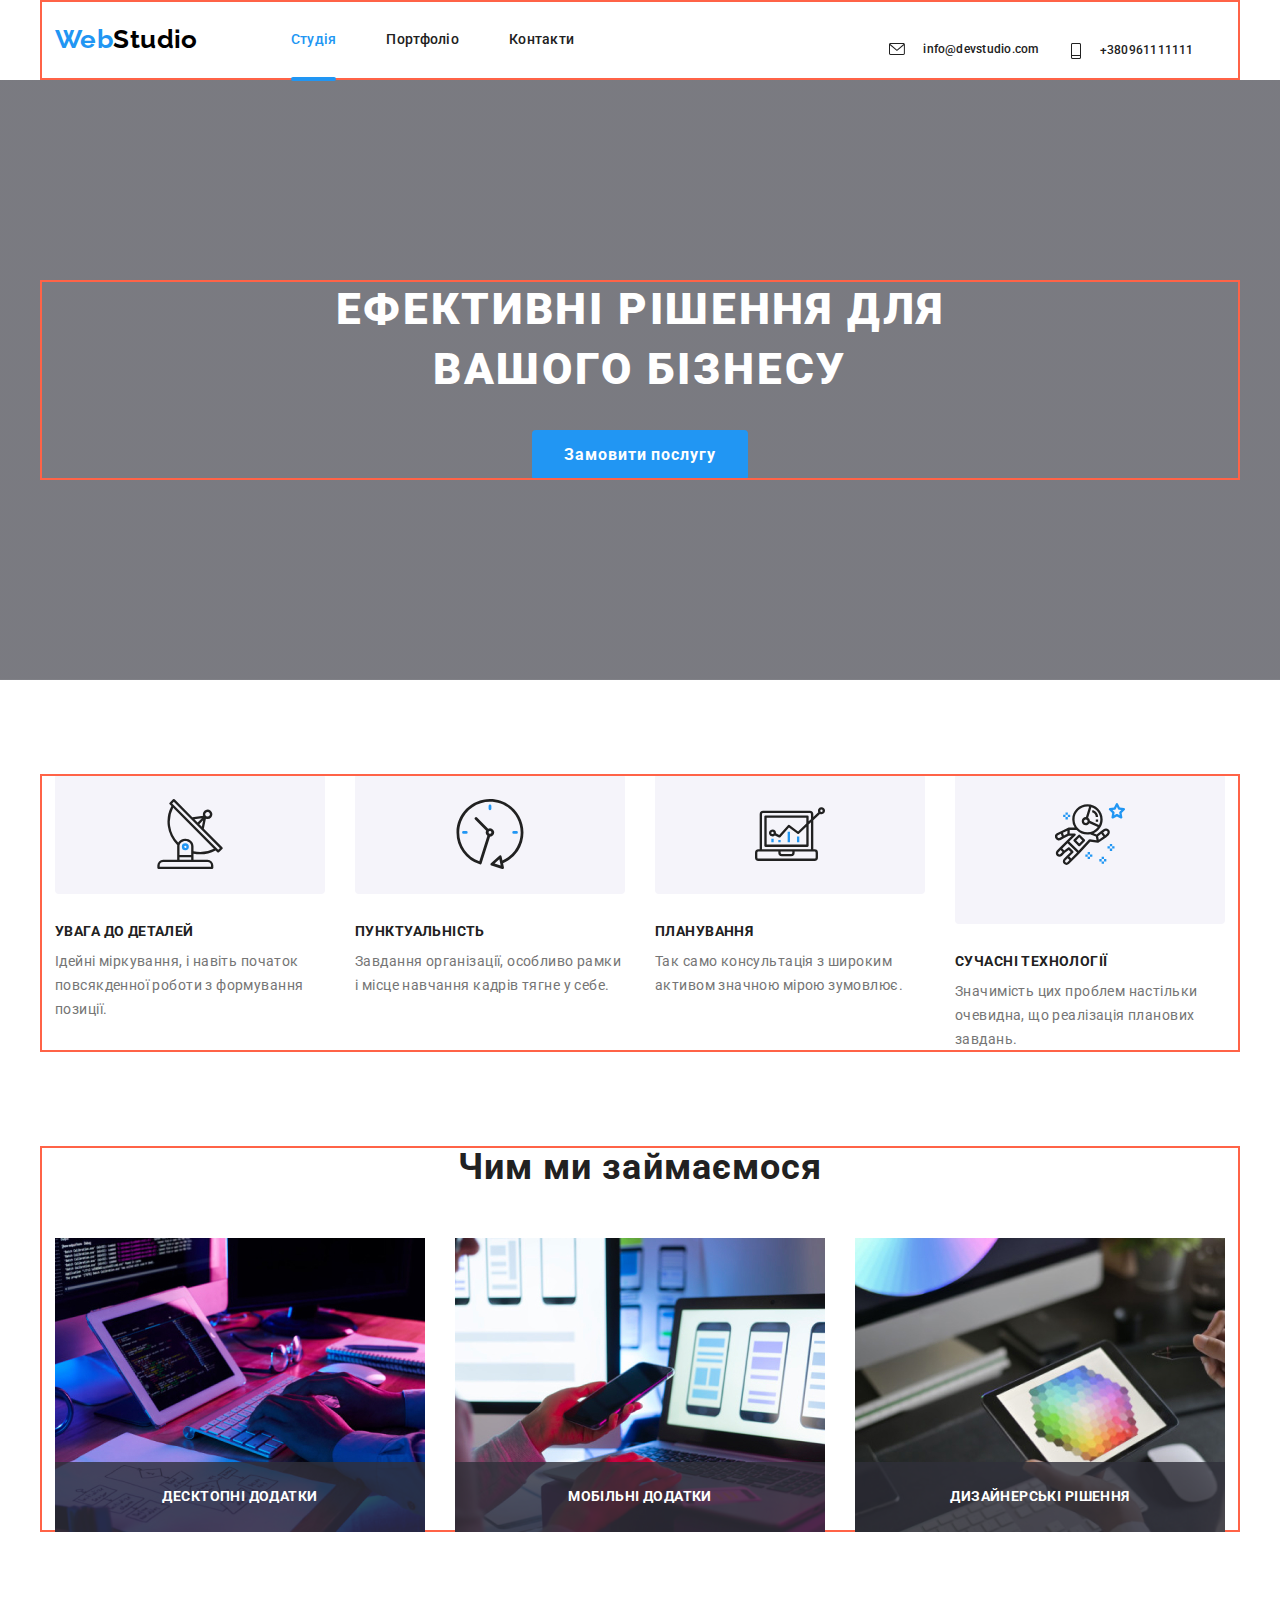
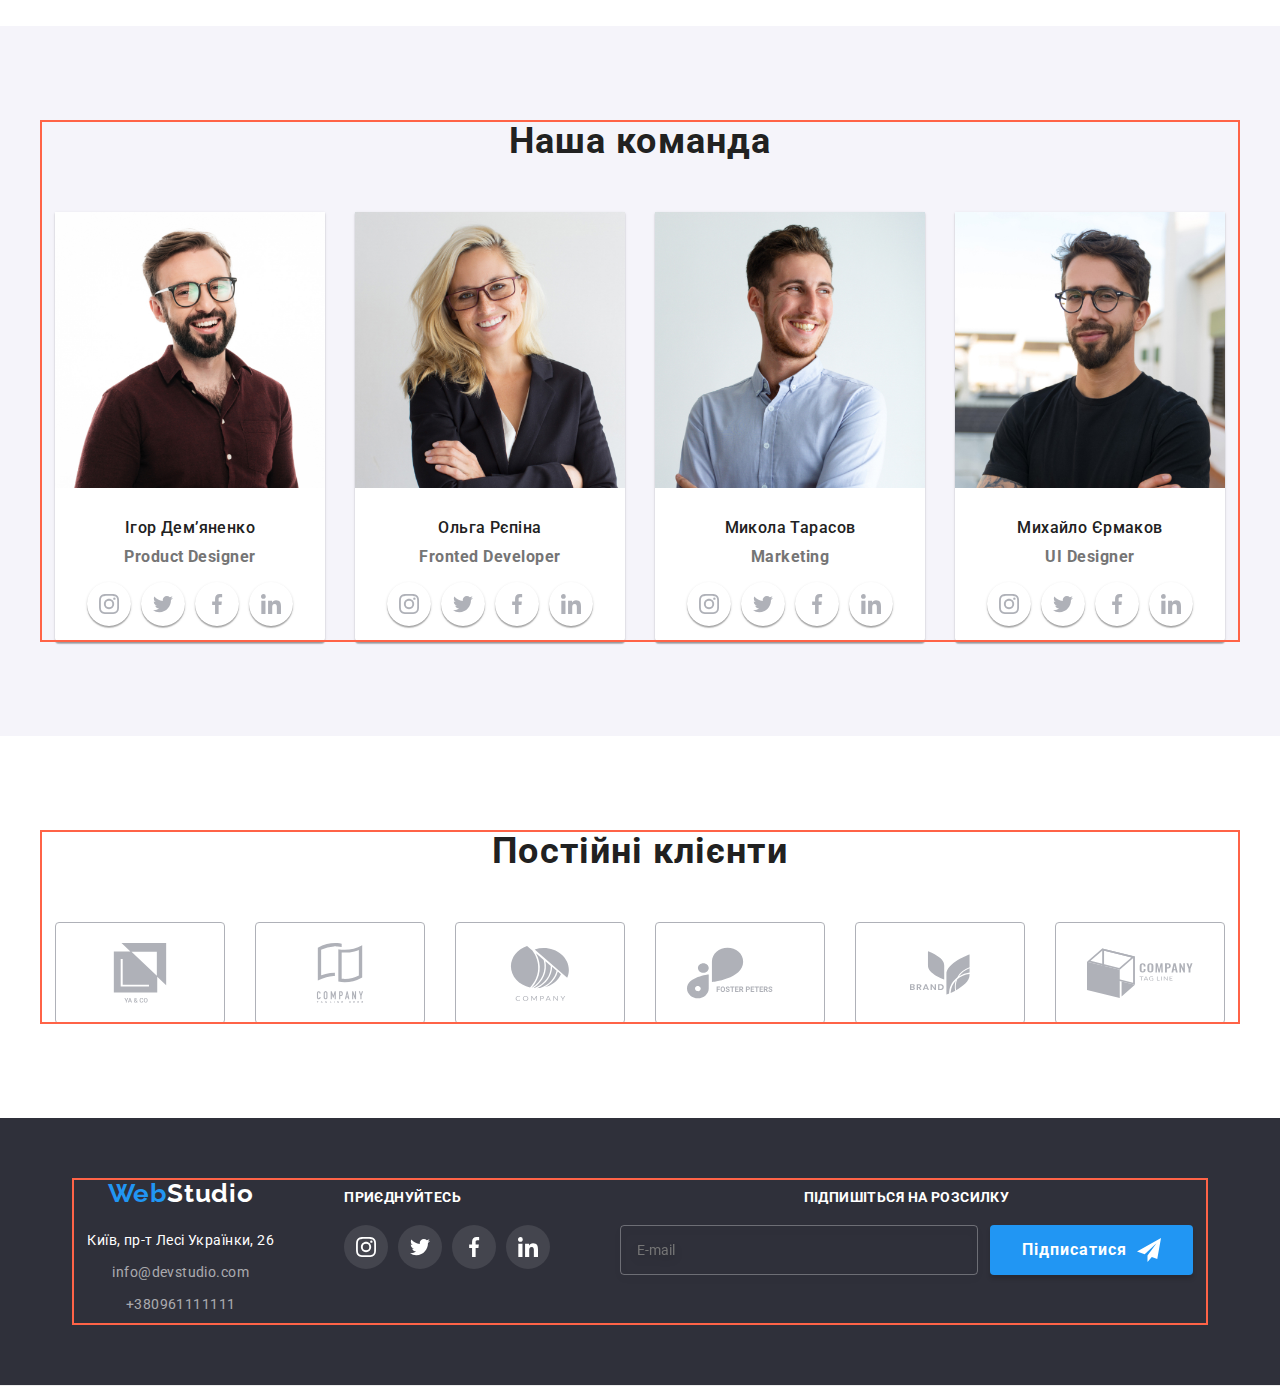
==== index.html @ 74df9544 "dz8" ====
<!DOCTYPE html>
<html lang="en">
  <head>
    <meta charset="UTF-8" />
    <meta http-equiv="X-UA-Compatible" content="IE=edge" />
    <meta name="viewport" content="width=device-width, initial-scale=1.0" />
    <title>Document</title>
    <link 
    href="https://fonts.googleapis.com/css2?family=Raleway:wght@700&family=Roboto:wght@400;500;700;900&display=swap"
    rel="stylesheet"/>
    <link rel="stylesheet" href="https://cdnjs.cloudflare.com/ajax/libs/modern-normalize/0.7.0/modern-normalize.min.css"/>
    <link rel="stylesheet" href="./css/main.min.css"/>
 
  </head>
  <body>
     <header header>
      <div class="container header__container">
          <a class="logo" href="./index.html"><span class="logo__type">Web</span><span class="second__style">Studio</span>
          </a> 
          <div class="mobile__container">
          <nav class="header__nav">
            <ul class="site__nav">
              <li class="header__li"><a class=" site-nav__link link-studio__active bottom-blue position__bottom" href="./index.html">Студія</a>
              </li>
              <li class="header__li"><a class="site-nav__link " href="./portfolio.html">Портфоліо</a>
              </li>
              <li class="header__li"><a class="site-nav__link " href="">Контакти</a> 
              </li>
            </ul>
          </nav>
            <ul class="contacts-nav__link">
              <li class="contacts__address"><a class="nav__address" href="mailto:info@devstudio.com">
                <svg class="contacts__svg" width="16" height="12">
                  <use href="./images/symbol-defs-name.svg#icon-envelope"></use></svg>
                  info@devstudio.com</a>
          </li>
              <li class="contacts__address"><a class="nav__address" href="tel:+:+380961111111">
                <svg class="contacts__svg" width="12" height="16">
                  <use href="./images/symbol-defs-name.svg#icon-smartphone"></use></svg>
                  +380961111111</a>
              </li>
          </ul>
      </div>
     <button
          class="btn-toggle js-open-menu"
          aria-expanded="false"
          aria-controls="mobile-menu"
        >
          <svg class="btn-toggle__icon" width="24" height="16">
            <use href="./images/icons.svg#icon-toggle-menu"></use>
          </svg>
        </button>
      </div>
      <div class="mobile-menu js-menu-container" id="mobile-menu">
        <div class="mobile__flex">
          <ul class="nav__mobile">
            <li class="nav__item">
              <a
                class="nav__link nav__link--active"
                href="./index.html">Студія</a>
            </li>
            <li class="nav__item">
              <a class="nav__link" href="./portfolio.html">Портфоліо</a>
            </li>
            <li class="nav__item">
              <a class="nav__link" href="">Контакти</a>
            </li>
          </ul>
          <div class="mobile-menu__wrap">
            <ul class="contacts">
              <li class="contacts__item">
                <a
                  class="contacts__link contacts__link--active"
                  href="tel:+380961111111">+380961111111</a>
              </li>
              <li class="contacts__item">
                <a class="contacts__link" href="mailto:info@devstudio.com">info@devstudio.com</a>
              </li>
            </ul>
            <ul class="social__mobile">
              <li class="social__item">
                <a class="social__link-act">Instagram</a>
              </li>
              <li class="social__item">
                <a class="social__link-act">Twitter</a>
              </li>
              <li class="social__item">
                <a class="social__link-act">Facebook</a>
              </li>
              <li class="social__item">
                <a class="social__link-act">LinkedIn</a>
              </li>
            </ul>
          </div>
        </div>
        <button class="mobile-btn js-close-menu">
          <svg class="mobile-btn__icon" width="18" height="18">
            <use href="./images/icons.svg#icon-close-toggle"></use>
          </svg>
        </button>
      </div>
    <main>
       <section  class="hero">
        <div class="container">
          <h1 class="text">Ефективні рішення для вашого бізнесу</h1>
        <button class="button__order" type="button" data-modal-open>Замовити послугу</button>
         </div> 
         </section>
      <section class="well">
        <div class="container">
        <h2 class="visually__hidden">Переваги компанії</h2>
        <ul class="company__plus">
          <li class="list__size">
            <div class="list__preferences">
              <svg class="icon-antenna-1" width="70" height="70">
                <use href="./images/symbol-defs-name.svg#icon-antenna"></use>
              </svg>
            </div>
            <h3 class="benefits">Увага до деталей</h3>
            <p  class="benefits__text">
              Ідейні міркування, і навіть початок повсякденної роботи з
              формування позиції.
            </p>
          </li>
          <li class="list__size">
            <div class="list__preferences">
              <svg class="icon-clock" width="70" height="70">
                <use href="./images/symbol-defs-name.svg#icon-clock"></use>
              </svg>
            </div>
            <h3 class="benefits">Пунктуальність</h3>
            <p class="benefits__text">
              Завдання організації, особливо рамки і місце навчання кадрів тягне
              у себе.
            </p>
          </li>
          <li class="list__size">
            <div class="list__preferences">
              <svg class="icon-comp" width="70" height="70">
                <use href="./images/symbol-defs-name.svg#icon-comp"></use>
              </svg>
            </div>
            <h3 class="benefits">Планування</h3>
            <p class="benefits__text">
              Так само консультація з широким активом значною мірою зумовлює.
            </p>
          </li>
          <li class="list__size">
            <div class="list__preferences">
              <svg class="list__prefences" width="70" height="70">
                <use href="./images/symbol-defs-name.svg#icon-cosmos"></use>
                </svg>
            </div>
            <h3 class="benefits">Сучасні технології</h3>
            <p class="benefits__text">
              Значимість цих проблем настільки очевидна, що реалізація планових
              завдань.
            </p>
          </li>
        </ul>
      </div>
    </section>
       <section class="section pictures  section-decor_pad section-title__decor"> 
         <div class="container"> 
         <h2 class="section__title">Чим ми займаємося</h2>
         <ul class="work">
          <li>
            <a href="">
              <div class="work__thumb">
                <picture>
                  <source media="(min-width: 1200px)"
                  srcset="
                  ./images/features/pc-lg@1x.jpg,
                  ./images/features/pc-lg@2x.jpg,">
                <img class="work__img"
                  src="./images/photoone.jpg"
                  alt="рабочий стол"
                 />
                </picture>
              <div class="work__text"><p>десктопні додатки</p></div>
            </div>
            </a>
          </li>
          <li>
            <a href="">
              <div class="work__thumb">
                <picture>
                  <source media="(min-width: 1200px)"
                  srcset="
                  ./images/features/tel-lg@1x.jpg,
                  ./images/features/tel-lg@2x.jpg,">
                <img class="work__img"
                  src="./images/phototwo.jpg"
                  alt="рабочий стол 2"
                />
              </picture>
              <div class="work__text"><p>мобільні додатки</p></div>
              </div>
            </a>
          </li>
          <li>
            <a href="">
              <div class="work__thumb">
                <picture>
                  <source media="(min-width: 1200px)"
                  srcset="
                  ./images/features/tab-lg@1x.jpg,
                  ./images/features/tab-lg@2x.jpg,">
               <img class="work__img"
                 src="./images/photothree.jpg"
                 alt="рабочий стол 3"
                  />
              <div class="work__text"><p>дизайнерські рішення</p></div>
              </div>
            </a>
          </li>
        </ul>
      </div>
      </section>
      <!-- <section class="programists__pictures">
        <div class="container">
        <h2 class="section__title">Наша команда</h2> -->
        <!-- <ul class="team">
          <li class="team__text">
            <picture>
              <source
                media="(min-width: 1200px)"
                srcset="
                  ./images/team/dectop/img-1_lg_@1px.jpg,
                  ./images/team/dectop/img-1_lg_@2x.jpg
                "
              />
              <source
                media="(min-width: 768px)"
                srcset="
                  ./images/team/table/img-1_tb_@1p.jpg 1x,
                  ./images/team/table/img-1_tb_@1x.jpg 2x
                "
              />
              <source
                media="(min-width: 480px)"
                srcset="
                  ./images/team/mobile/img-1_sm_@1x.jpg 1x,
                  ./images/team/mobile/img-1_sm_@1x.jpg 2x
                "
              />
            <img
              src="./images/img.igor.jpg"
              alt="Ігор Дем'яненко"
              width="270"
              
            />
            <div class="team__decor">
            <h3 class="team__name">Ігор Дем'яненко</h3>
            <p class="team__title">Product Designer</p>
            </div>
          <div class="team__add">
            <ul class="social">
              <li class="social__list">
                <a class="social__link"
                href=""
                target="_blank"
                rel="noopener noreferrer">
                <svg class="social__icon" width="20"height="20">
                  <use href="./images/symbol-defs-name.svg#icon-instagram"></use>
                </svg>
                </a>
          </li>
          <li class="social__list">
            <a class="social__link"
            href=""
            target="_blank"
            rel="noopener noreferrer">
            <svg class="social__icon" width="20"height="20">
              <use href="./images/symbol-defs-name.svg#icon-twitter"></use>
            </svg>
            </a>
            <li class="social__list">
              <a class="social__link"
              href=""
              target="_blank"
              rel="noopener noreferrer">
              <svg class="social__icon" width="20"height="20">
                <use href="./images/symbol-defs-name.svg#icon-facebook"></use>
              </svg>
              </a>
              <li class="social__list">
                <a class="social__link"
                href=""
                target="_blank"
                rel="noopener noreferrer">
                <svg class="social__icon" width="20"height="20">
                  <use href="./images/symbol-defs-name.svg#icon-linkedin"></use>
                </svg>
              </a>
              </li>
        </ul>
          </div>
          <li class="team__text">
            <picture>
              <source
                media="(min-width: 1200px)"
                srcset="
                  ./images/team/dectop/img-2_lg_@1x.jpg 1x,
                  ./images/team/dectop/img-2_lg_@2x.jpg 2x
                "
              />
              <source
                media="(min-width: 768px)"
                srcset="
                  ./images/team/table/img-2_tb_@1x.jpg 1x,
                  ./images/team/table/img-2_tb_@1x.jpg 2x
                "
              />
              <source
                media="(min-width: 480px)"
                srcset="
                  ./images/team/mobile/img-2_sm_@1x.jpg 1x,
                  ./images/team/mobile/img-2_sm_@1x.jpg 2x
                "
              />
            <img
              src="./images/img.olga.jpg"
              alt="Ольга Рєпіна"
              width="270"
             
            />
            <div class="team__decor">
            <h3 class="team__name">Ольга Рєпіна</h3>
            <p class="team__title">Frontend Developer</p>
          </div>
          <div class="team__add">
          <ul class="social__main">
            <li class="social__list">
              <a class="social__link"
              href=""
              target="_blank"
              rel="noopener noreferrer">
              <svg class="social__icon" width="20"height="20">
                <use href="./images/symbol-defs-name.svg#icon-instagram"></use>
              </svg>
              </a>
        </li>
        <li class="social__list">
          <a class="social__link"
          href=""
          target="_blank"
          rel="noopener noreferrer">
          <svg class="social__icon" width="20"height="20">
            <use href="./images/symbol-defs-name.svg#icon-twitter"></use>
          </svg>
          </a>
          <li class="social__list">
            <a class="social__link"
            href=""
            target="_blank"
            rel="noopener noreferrer">
            <svg class="social__icon" width="20"height="20">
              <use href="./images/symbol-defs-name.svg#icon-facebook"></use>
            </svg>
            </a>
            <li class="social__list">
              <a class="social__link"
              href=""
              target="_blank"
              rel="noopener noreferrer">
              <svg class="social__icon" width="20"height="20">
                <use href="./images/symbol-defs-name.svg#icon-linkedin"></use>
              </svg>
            </a>
            </li>
      </ul>
          </div>
          <li class="team__text">
            <picture>
              <source
                media="(min-width: 1200px)"
                srcset="
                  ./images/team/dectop/img-3_lg_@1x.jpg 1x,
                  ./images/team/dectop/img-3_lg_@2x.jpg 2x
                "
              />
              <source
                media="(min-width: 768px)"
                srcset="
                  ./images/team/table/img-3_tb_@1x.jpg 1x,
                  ./images/team/table/img-3_tb_@1x.jpg 2x
                "
              />
              <source
                media="(min-width: 480px)"
                srcset="
                  ./images/team/mobile/img-3_sm_@1x.jpg 1x,
                  ./images/team/mobile/img-3_sm_@1x.jpg 2x
                "
              />
            <img
              src="./images/img.mykola.jpg"
              alt="Микола Тарасов"
              width="270"
              
            />
            <div class="team__decor">
            <h3 class="team__name">Микола Тарасов</h3>
            <p class="team__title">Marketing</p>
          </div>
          <div class="team__add">
          <ul class="social__main">
            <li class="social__list">
              <a class="social__link"
              href=""
              target="_blank"
              rel="noopener noreferrer">
              <svg class="social__icon" width="20"height="20">
                <use href="./images/symbol-defs-name.svg#icon-instagram"></use>
              </svg>
              </a>
        </li>
        <li class="social__list">
          <a class="social__link"
          href=""
          target="_blank"
          rel="noopener noreferrer">
          <svg class="social__icon" width="20"height="20">
            <use href="./images/symbol-defs-name.svg#icon-twitter"></use>
          </svg>
          </a>
          <li class="social__list">
            <a class="social__link"
            href=""
            target="_blank"
            rel="noopener noreferrer">
            <svg class="social__icon" width="20"height="20">
              <use href="./images/symbol-defs-name.svg#icon-facebook"></use>
            </svg>
            </a>
            <li class="social__list">
              <a class="social__link"
              href=""
              target="_blank"
              rel="noopener noreferrer">
              <svg class="social__icon" width="20"height="20">
                <use href="./images/symbol-defs-name.svg#icon-linkedin"></use>
              </svg>
            </a>
            </li>
      </ul>
          </div>
          </li>
          <li class="team__text">
            <picture>
              <source
                media="(min-width: 1200px)"
                srcset="
                  ./images/team/dectop/img-4_lg_@1x.jpg 1x,
                  ./images/team/dectop/img-4_lg_@2x.jpg 2x
                "
              />
              <source
                media="(min-width: 768px)"
                srcset="
                  ./images/team/table/img-4_tb_@1x.jpg 1x,
                  ./images/team/table/img-4_tb_@1x.jpg 2x
                "
              />
              <source
                media="(min-width: 480px)"
                srcset="
                  ./images/team/mobile/img-4_sm_@1x.jpg 1x,
                  ./images/team/mobile/img-4_sm_@1x.jpg 2x
                "
              />
            <img
              src="./images/img.mykhailo.jpg"
              alt="Михайло Єрмаков"
              width="270"
             
            />
            <div class="team__decor">
            <h3 class="team__name">Михайло Єрмаков</h3>
            <p class="team__title">UI Designer</p>
          </div>
          <div class="team__add">
          <ul class="social__main">
            <li class="social__list">
              <a class="social__link"
              href=""
              target="_blank"
              rel="noopener noreferrer">
              <svg class="social__icon" width="20"height="20">
                <use href="./images/symbol-defs-name.svg#icon-instagram"></use>
              </svg>
              </a>
        </li>
        <li class="social__list">
          <a class="social__link"
          href=""
          target="_blank"
          rel="noopener noreferrer">
          <svg class="social__icon" width="20"height="20">
            <use href="./images/symbol-defs-name.svg#icon-twitter"></use>
          </svg>
          </a>
          <li class="social__list">
            <a class="social__link"
            href=""
            target="_blank"
            rel="noopener noreferrer">
            <svg class="social__icon" width="20"height="20">
              <use href="./images/symbol-defs-name.svg#icon-facebook"></use>
            </svg>
            </a>
            <li class="social__list">
              <a class="social__link"
              href=""
              target="_blank"
              rel="noopener noreferrer">
              <svg class="social__icon" width="20"height="20">
                <use href="./images/symbol-defs-name.svg#icon-linkedin"></use>
              </svg>
            </a>
            </li>
          </ul>
          </div>
          </li>
        </ul>
      </div>
      </section>  -->
      <section class="programists__pictures">
        <div class="container">
        <h2 class="section__title">Наша команда</h2>
        <ul class="team">
          <li class="team__item">
            <picture>
              <source media="(min-width: 480px)"
              srcset="./images/team/ihor-sm@2x.jpg,
              ./images/team/ihor-sm@2x.jpg">
              <source media="(min-width: 768px)"
              srcset="./images/team/ihor-md-@1x.jpg,
              ./images/team/ihor-md@2x.jpg">
              <source media="(min-width: 1200px)"
              srcset="
              ./images/team/ihor-lg@1x.jpg,
              ./images/team/ihor-lg@2x.jpg">
            <img class="team__img"
             src="./images/photofour.jpg"
              alt="Ігор Демʼяненко"
            />
          </picture>
            <div class="team__decor">
            <h3 class="team__name">Ігор Демʼяненко</h3>
            <p class="team__title">Product Designer</p>
            <ul class="social__main">
              <li class="social__list">
                <a class="social__link" 
                href="https://www.instagram.com"
                target="_blank"
                rel="noopener noreferrer">
                  <svg class="social__icon" width="20" height="20">
                    <use href="./images/symbol-defs-name.svg#icon-instagram"></use>
                  </svg>
                </a>
              </li>
              <li class="social__list">
                <a class="social__link" 
                href="https://twitter.com/?lang=en"
                target="_blank"
                rel="noopener noreferrer">
                  <svg class="social__icon" width="20" height="20">
                    <use href="./images/symbol-defs-name.svg#icon-twitter"></use>
                  </svg>
                </a>
              </li>
              <li class="social__list">
                <a class="social__link" 
                href="https://twitter.com/?lang=en"
                target="_blank"
                rel="noopener noreferrer">
                  <svg class="social__icon" width="20" height="20">
                    <use href="./images/symbol-defs-name.svg#icon-facebook"></use>
                  </svg>
                </a>
              </li>
              <li class="social__list">
                <a class="social__link" 
                href="https://twitter.com/?lang=en"
                target="_blank"
                rel="noopener noreferrer">
                  <svg class="social__icon" width="20" height="20">
                    <use href="./images/symbol-defs-name.svg#icon-linkedin"></use>
                  </svg>
                </a>
              </li>
            </ul>
          </div>
          </li>
          <li class="team__item">
            <picture>
              <source media="(min-width: 480px)"
              srcset="
              ./images/team/olga-sm@1x.jpg,
              ./images/team/olga-sm@2x.jpg">
              <source media="(min-width: 768px)"
              srcset="
              ./images/team/olga-md@1x.jpg,
              ./images/team/olga-md@2x.jpg">
              <source media="(min-width: 1200px)"
              srcset="
              ./images/team/olga-lg@1x.jpg,
              ./images/team/olga-lg@2x.jpg">
            <img class="team__img"
              src="./images/photofive.jpg"
              alt="Ольга Рєпіна"
            />
            </picture>
            <div class="team__decor">
            <h3 class="team__name">Ольга Рєпіна</h3>
            <p class="team__title">Fronted Developer</p>
            <ul class="social__main">
              <li class="social__list">
                <a class="social__link" 
                href="https://www.instagram.com"
                target="_blank"
                rel="noopener noreferrer">
                  <svg class="social__icon" width="20" height="20">
                    <use href="./images/symbol-defs-name.svg#icon-instagram"></use>
                  </svg>
                </a>
              </li>
              <li class="social__list">
                <a class="social__link" 
                href="https://twitter.com/?lang=en"
                target="_blank"
                rel="noopener noreferrer">
                  <svg class="social__icon" width="20" height="20">
                    <use href="./images/symbol-defs-name.svg#icon-twitter""></use>
                  </svg>
                </a>
              </li>
              <li class="social__list">
                <a class="social__link" 
                href="https://twitter.com/?lang=en"
                target="_blank"
                rel="noopener noreferrer">
                  <svg class="social__icon" width="20" height="20">
                    <use href="./images/symbol-defs-name.svg#icon-facebook"></use>
                  </svg>
                </a>
              </li>
              <li class="social__list">
                <a class="social__link" 
                href="https://twitter.com/?lang=en"
                target="_blank"
                rel="noopener noreferrer">
                  <svg class="social__icon" width="20" height="20">
                    <use href="./images/symbol-defs-name.svg#icon-linkedin"></use>
                  </svg>
                </a>
              </li>
            </ul>

            </div>
          </li>
          <li class="team__item">
            <picture>
              <source media="(min-width: 480px)"
              srcset="
              ./images/team/nick-sm@1x.jpg,
              ./images/team/nick-sm@2x.jpg">
              <source media="(min-width: 768px)"
              srcset="
              ./images/team/nick-md@1x.jpg,
              ./images/team/nick-md@2x.jpg">
              <source media="(min-width: 1200px)"
              srcset="
              ./images/team/nick-lg@1x.jpg,
              ./images/team/nick-lg@2x.jpg">
            <img class="team__img"
              src="./images/photosix.jpg"
              alt="Микола Тарасов"
            />
            </picture>
            <div class="team__decor">
            <h3 class="team__name">Микола Тарасов</h3>
            <p class="team__title">Marketing</p>
            <ul class="social__main">
              <li class="social__list">
                <a class="social__link" 
                href="https://www.instagram.com"
                target="_blank"
                rel="noopener noreferrer">
                  <svg class="social__icon" width="20" height="20">
                    <use href="./images/symbol-defs-name.svg#icon-instagram"></use>
                  </svg>
                </a>
              </li>
              <li class="social__list">
                <a class="social__link" 
                href="https://twitter.com/?lang=en"
                target="_blank"
                rel="noopener noreferrer">
                  <svg class="social__icon" width="20" height="20">
                    <use href="./images/symbol-defs-name.svg#icon-twitter"></use>
                  </svg>
                </a>
              </li>
              <li class="social__list">
                <a class="social__link" 
                href="https://twitter.com/?lang=en"
                target="_blank"
                rel="noopener noreferrer">
                  <svg class="social__icon" width="20" height="20">
                    <use href="./images/symbol-defs-name.svg#icon-facebook"></use>
                  </svg>
                </a>
              </li>
              <li class="social__list">
                <a class="social__link" 
                href="https://twitter.com/?lang=en"
                target="_blank"
                rel="noopener noreferrer">
                  <svg class="social__icon" width="20" height="20">
                    <use href="./images/symbol-defs-name.svg#icon-linkedin"></use>
                  </svg>
                </a>
              </li>
            </ul>
          </div>
          </li>
          <li class="team__item">
            <picture>
              <source media="(min-width: 480px)"
              srcset="
              ./images/team/misha-sm@1x.jpg,
              ./images/team/misha-sm@2x.jpg">
              <source media="(min-width: 768px)"
              srcset="
              ./images/team/misha-md@1x.jpg,
              ./images/team/misha-md@2x.jpg">
              <source media="(min-width: 1200px)"
              srcset="
              ./images/team/misha-lg@1x.jpg,
              ./images/team/misha-lg@2x.jpg">
            <img class="team__img"
              src="./images/photoseven.jpg"
              alt="Михайло Єрмаков"
            />
            </picture>
            <div class="team__decor">
            <h3 class="team__name">Михайло Єрмаков</h3>
            <p class="team__title">UI Designer</p>
            <ul class="social__main">
              <li class="social__list">
                <a class="social__link" 
                href="https://www.instagram.com"
                target="_blank"
                rel="noopener noreferrer">
                  <svg class="social__icon" width="20" height="20">
                    <use href="./images/symbol-defs-name.svg#icon-instagram"></use>
                  </svg>
                </a>
              </li>
              <li class="social__list">
                <a class="social__link" 
                href="https://twitter.com/?lang=en"
                target="_blank"
                rel="noopener noreferrer">
                  <svg class="social__icon" width="20" height="20">
                    <use href="./images/symbol-defs-name.svg#icon-twitter"></use>
                  </svg>
                </a>
              </li>
              <li class="social__list">
                <a class="social__link" 
                href="https://twitter.com/?lang=en"
                target="_blank"
                rel="noopener noreferrer">
                  <svg class="social__icon" width="20" height="20">
                    <use href="./images/symbol-defs-name.svg#icon-facebook"></use>
                  </svg>
                </a>
              </li>
              <li class="social__list">
                <a class="social__link" 
                href="https://twitter.com/?lang=en"
                target="_blank"
                rel="noopener noreferrer">
                  <svg class="social__icon" width="20" height="20">
                    <use href="./images/symbol-defs-name.svg#icon-linkedin"></use>
                  </svg>
                </a>
              </li>
            </ul>
            </div>
          </li>
        </ul>
        </div>
      </section>
       <section class=" section">
        <div class="container">
      <h2 class="section__title ">Постійні клієнти</h2>
        <ul class="client">
      <li class="client__logo">
        <a class="client__link"
        href=""
            target="_blank"
            rel="noopener noreferrer">
            <svg class="client__active" width="106"height="60">
              <use href="./images/symbol-defs-name.svg#icon-group-1"></use>
            </svg>
            </a>
      </li>
      <li class="client__logo">
        <a class="client__link"
        href=""
            target="_blank"
            rel="noopener noreferrer">
            <svg class="client__active" width="106"height="60">
              <use href="./images/symbol-defs-name.svg#icon-group-2"></use>
            </svg>
            </a>
      </li>
        <li class="client__logo">
          <a class="client__link"
        href=""
            target="_blank"
            rel="noopener noreferrer">
            <svg class="client__active" width="106"height="60">
              <use href="./images/symbol-defs-name.svg#icon-group-3"></use>
            </svg>
            </a>
      </li>
          <li class="client__logo">
            <a class="client__link"
        href=""
            target="_blank"
            rel="noopener noreferrer">
            <svg class="client__active" width="106"height="60">
              <use href="./images/symbol-defs-name.svg#icon-group-4"></use>
            </svg>
            </a>
      </li>
            <li class="client__logo">
              <a class="client__link"
        href=""
            target="_blank"
            rel="noopener noreferrer">
            <svg class="client__active" width="106"height="60">
              <use href="./images/symbol-defs-name.svg#icon-group-5"></use>
            </svg>
            </a>
      </li>
              <li class="client__logo">
                <a class="client__link"
        href=""
            target="_blank"
            rel="noopener noreferrer">
            <svg class="client__active" width="106"height="60">
              <use href="./images/symbol-defs-name.svg#icon-group-6"></use>
            </svg>
            </a>
      </li>
        </ul>
      </div>
      </section>
    </main>
    <script src="./js/modal.js"></script>
  </body> 
  <footer class="bottom__space">
    <div class="footer__dz">
    <div class="bottom__decor container">
    <div class="bottom__address">
      <h2 class="visually__hidden">Контактні дані та адреса</h2>
    <a class="logowhite" href="./index.html"> <span class="logo__type">Web</span>Studio</a>
    <address class="map">
    <ul class="address-bottom">
      <li class="address-bottom__type">
        <a class="address-bottom__link" href="https://goo.gl/maps/fhZfJkReo6paiRUa7" 
        target="_blank"
        rel="noopener nofollow">
        Київ, пр-т Лесі Українки, 26</a></li>
      <li class="address-bottom__type"><a class="address__bottom" href="mailto:info@devstudio.com">info@devstudio.com</a></li>
      <li class="address-bottom__type"><a class="address__bottom" href="tel:+380961111111">+380961111111</a></li>
    </ul>
    </address>
    </div>
    <div class="follow">
      <p class="follow__title title__footer">приєднуйтесь</p3>
      <ul class="follow__list">
        <li class="follow__item">
          <a class="follow__link"
            href=""
            target="_blank"
            rel="noopener noreferrer">
            <svg class="icon__join" width="20" height="20">
              <use href="./images/symbol-defs-name.svg#icon-instagram-2"></use>
            </svg>
          </a>
        </li>
        <li class="follow__item">
          <a class="follow__link"
            href=""
            target="_blank"
            rel="noopener noreferrer">
            <svg class="icon__join" width="20" height="20">
              <use href="./images/symbol-defs-name.svg#icon-twitter-2"></use>
            </svg>
          </a>
        </li>
        <li class="follow__item">
          <a class="follow__link"
            href=""
            target="_blank"
            rel="noopener noreferrer">
            <svg class="icon__join" width="20" height="20">
              <use href="./images/symbol-defs-name.svg#icon-facebook-2"></use>
            </svg>
          </a>
        </li>
        <li class="follow__item">
          <a class="follow__link"
            href=""
            target="_blank"
            rel="noopener noreferrer">
            <svg class="icon__join" width="20" height="20">
              <use href="./images/symbol-defs-name.svg#icon-linkedin-2"></use>
            </svg>
          </a>
        </li>
      </ul>
    </div>
    <div class="subs">
      <p class="title__footer">підпишіться на розсилку</p>
      <form class="subs__follow">
      <div class="subs__footer">
          <label for="email"></label>
          <input
            type="email"
            id="email"
            name="email"
            placeholder="E-mail"
            required
          />
      </div>
      <button class="btn" type="submit">
      Підписатися
      <svg class="subs__icon" width="24" height="24" fill='#fff'>
        <use href="./images/symbol-defs-name.svg#icon-message"></use>
      </svg>
    </button>
    </div>
    </div>
    </form>
    </footer>
    </body>
<div class="modal__window is-hidden" data-modal>
  <div class="modal">
    <button class="modal__button" type="button" data-modal-close>
      <svg class="icon__style" width="18" height="18">
        <use href="./images/symbol-defs-name.svg#icon-close"> </use>
      </svg>
    </button>
    <strong class="modal__title">Залиште свої дані, ми вам передзвонимо</strong>
    <form class="modal__register">
      <div class="modal__form" role="group">
        <label class="modal__label">
          <span class="modal__input">Ім'я</span>
          <input class="input__line" type="text" name="name" required />
          <svg class="icon__input" width="18" height="18">
            <use href="./images/symbol-defs-name.svg#icon-human"></use>
          </svg>
        </label>

        <label class="modal__label">
          <span class="modal__input">Телефон</span>
          <input class="input__line" type="tel" name="tel" required />
          <svg class="icon__input" width="18" height="18">
            <use href="./images/symbol-defs-name.svg#icon-phone"></use>
          </svg>
        </label>

        <label class="modal__label">
          <span class="modal__input">Пошта</span>
          <input class="input__line" type="email" name="email" required />
          <svg class="icon__input" width="18" height="18">
            <use href="./images/symbol-defs-name.svg#icon-email"></use>
          </svg>
        </label>
        <label class="modal__label">
          <div class="modal__input">Коментар</div>
          <textarea
            class="reg__comment"
            name="comment"
            placeholder="Введіть текст"></textarea>
        </label>
      </div>
      <label class="terms__assign">
        <input class="terms visually__hidden" type="checkbox" name="terms" required />
        <span class="icon__check"></span>
        <span class="text__assign">
          Погоджуюся з розсилкою та приймаю
          <a
            class="terms__contract"
            href="./"
            target="_blank"
            rel="noopener noreferrer">Умови договору
          </a>
        </span>
      </label>
      <button class="btn push__btn" type="submit">Відправити</button>
    </form>
</html>
   </div>
</div> 
</div>
<script defer src="./js/mobile-menu.js"></script>
<script src="./js/modal.js"></script>
<script
  defer
  src="https://cdnjs.cloudflare.com/ajax/libs/body-scroll-lock/3.1.5/bodyScrollLock.min.js"
  integrity="sha512-HowizSDbQl7UPEAsPnvJHlQsnBmU2YMrv7KkTBulTLEGz9chfBoWYyZJL+MUO6p/yBuuMO/8jI7O29YRZ2uBlA=="
  crossorigin="anonymous"
---- css/main.min.css ----
:root{--logo-color: #000000;--accent-color:#2196f3;--main-text-color: #757575;--address-color: rgba(255, 255, 255, 0.6);--h-color-text: #212121;--header-bcolor: #FFFFFF;--hero-bcolor: #2f303a;--whatwedo-bcolor: #f5f5f5;--team-bcolor: #f5f4fa;--hero-color-gradient: rgba(47, 48, 58, 0.4);--color-gray: #afb1b8;--footer-second-join: rgba(255, 255, 255, 0.1);--cubic-bezier: cubic-bezier(0.4, 0, 0.2, 1);--input-border-color: rgba(33, 33, 33, 0.2);--border-color: #eeeeee}body{background-color:var(--header-bcolor);font-family:Roboto,sans-serif;color:var(--h-color-text);letter-spacing:.03em;font-size:14px}.team__title{color:#212121;font-family:"Roboto";font-style:normal;font-weight:700;font-size:36px;line-height:1.17;letter-spacing:.03em;text-align:center}.well{padding:94px 0}.programists__pictures{padding-top:94px;padding-bottom:94px;background-color:var(--team-bcolor)}.title__footer{font-weight:700;font-size:14px;line-height:1.14;letter-spacing:.03em;text-transform:uppercase}h1,h2,h3,h4,h5,p{margin:0}a{text-decoration:none}ul{list-style-type:none;padding:0;margin:0}img{display:block;width:100%;height:auto}.contacts-nav__link{margin-top:0;margin-bottom:0;list-style-type:none;padding:0}.container{max-width:480px;padding-left:15px;padding-right:15px;margin-left:auto;margin-right:auto;outline:2px solid tomato;outline-offset:-2px}@media screen and (min-width: 768px){.container{max-width:738px;padding:0}}@media screen and (min-width: 1200px){.container{max-width:1200px;padding-left:15px;padding-right:15px}}.visually__hidden{position:absolute;width:1px;height:1px;margin:-1px;border:0;padding:0;white-space:nowrap;-webkit-clip-path:inset(100%);clip-path:inset(100%);clip:rect(0 0 0 0);overflow:hidden}.is-hidden{opacity:0;visibility:hidden;pointer-events:none}.logo{font-family:"Raleway",sans-serif;font-weight:700;font-size:24px;line-height:1.19;text-decoration:none;margin-top:24px;margin-bottom:25px}@media screen and (min-width: 1200px){.logo{font-size:26px;line-height:1.2}}.logo__type{color:var(--accent-color);font-weight:700;font-size:26px;line-height:1.19}@media screen and (min-width: 1200px){.logo__type{font-size:26px;line-height:1.2}}.second__style{color:#000}.logowhite .logo__type{display:inline-block;margin-bottom:20px}.logo{display:-webkit-box;display:-ms-flexbox;display:flex}.logo{display:inline-block}.logowhite{font-family:Raleway,sans-serif;color:var(--header-bcolor);font-weight:700;font-size:26px;line-height:1.2;text-decoration:none;letter-spacing:.03em}@media screen and (min-width: 1200px){.logowhite{font-size:26px;line-height:1.2}}.header__nav ul{list-style-type:none}.header__nav{margin-left:83px}@media screen and (min-width: 1200px){.header__nav{margin-left:93px}}.site-nav__link a{list-style-type:none;font-weight:500;font-size:14px;line-height:1.14;-webkit-transition:color 250ms var(--cubic-bezier);transition:color 250ms var(--cubic-bezier)}.site-nav__link a{text-decoration:none}.site-nav__link,.link__studio:focus,.link__studio:hover{color:var(--accent-color)}.link__contacts{font-weight:500;color:var(--h-color-text);-webkit-transition:color 250ms var(--cubic-bezier);transition:color 250ms var(--cubic-bezier)}.link__contacts:hover,.link__contacts:focus{color:var(--accent-color)}.site-nav__link{display:block}.site-nav__link{display:-webkit-box;display:-ms-flexbox;display:flex;-webkit-box-orient:horizontal;-webkit-box-direction:normal;-ms-flex-direction:row;flex-direction:row;margin:0;padding:0}.header__li{position:relative}.header__li:nth-last-child(-n+1){margin-right:0}.link-port__active{padding-top:32px;padding-bottom:32px;color:var(--accent-color)}.link-port__active:hover{color:var(--accent-color)}.position__bottom::after{position:absolute;bottom:-1px;right:0;content:"";display:block;width:100%;height:4px;background-color:var(--accent-color);border-radius:2px}.header{position:relative}.header__container{display:-webkit-box;display:-ms-flexbox;display:flex;-webkit-box-align:center;-ms-flex-align:center;align-items:center}header{border-bottom:1px solid #ececec}.mobile__container{display:none;-webkit-box-align:center;-ms-flex-align:center;align-items:center}@media screen and (min-width: 768px){.mobile__container{display:-webkit-box;display:-ms-flexbox;display:flex;gap:88px}}@media screen and (min-width: 1200px){.mobile__container{display:-webkit-box;display:-ms-flexbox;display:flex;gap:0}}.site-nav__link{position:relative;font-weight:500;font-size:14px;line-height:1.14;letter-spacing:.02em;color:var(--h-color-text);display:block;padding-top:32px;padding-bottom:32px;-webkit-transition:color 250ms var(--cubic-bezier);transition:color 250ms var(--cubic-bezier)}.site-nav__link:hover,.site-nav__link:focus{color:var(--accent-color)}.site__nav{display:-webkit-box;display:-ms-flexbox;display:flex;gap:50px}@media screen and (min-width: 768px){.contacts__address{display:block;margin:21px 0}}.header__li .link-studio__active{position:relative;color:var(--accent-color)}.header__li .link-studio__active::after{position:absolute;display:block;content:"";bottom:-1.3px;left:0;background-color:var(--accent-color);width:100%;height:4px;border-radius:2px}@media screen and (min-width: 768){.contacts-nav__link{display:block;margin-left:auto}}@media screen and (min-width: 1200px){.contacts-nav__link{display:-webkit-box;display:-ms-flexbox;display:flex;margin-left:auto;gap:31px;margin-left:315px}}.nav__address{display:-webkit-box;display:-ms-flexbox;display:flex;-webkit-box-align:center;-ms-flex-align:center;align-items:center;color:var(--h-color-text);font-weight:500;font-size:12px;gap:8px;line-height:1.14;letter-spacing:.02em;text-decoration:none;-webkit-transition:color 250ms cubic-bezier(0.4, 0, 0.2, 1);transition:color 250ms cubic-bezier(0.4, 0, 0.2, 1)}@media screen and (min-width: 1200){.nav__address{font-size:14px;gap:10px}}.nav__address:focus,.nav__address:hover{color:var(--accent-color)}.contacts__svg{fill:currentColor;margin-right:10px}.contacts__address{margin-bottom:10px}.contacts__address:last-child{margin-bottom:0}@media screen and (min-width: 1200px){.contacts__address{margin-bottom:0}}.hero{padding-top:118px;padding-bottom:118px;margin:0 auto;text-align:center;background-color:rgba(47,48,58,.4);background-image:-webkit-gradient(linear, left top, left bottom, from(rgba(47, 48, 58, 0.4)), to(rgba(47, 48, 58, 0.4))),url(../images/hero/bg-img-sm@1x);background-image:linear-gradient(rgba(47, 48, 58, 0.4), rgba(47, 48, 58, 0.4)),url(../images/hero/bg-img-sm@1x);background-repeat:no-repeat;background-size:cover;background-position:center;color:var(--primary-bgheader-color)}@media(min-device-pixel-ratio: 2),(-webkit-min-device-pixel-ratio: 2),(min-resolution: 192dpi),(min-resolution: 2dppx){.hero{background-image:-webkit-gradient(linear, left top, left bottom, from(rgba(47, 48, 58, 0.4)), to(rgba(47, 48, 58, 0.4))),url(../images/hero/bg-img-sm@2x.png);background-image:linear-gradient(rgba(47, 48, 58, 0.4), rgba(47, 48, 58, 0.4)),url(../images/hero/bg-img-sm@2x.png)}}@media screen and (min-width: 768px){.hero{background-image:-webkit-gradient(linear, left top, left bottom, from(rgba(47, 48, 58, 0.4)), to(rgba(47, 48, 58, 0.4))),url(../images/hero/bg-img-med@1x.png);background-image:linear-gradient(rgba(47, 48, 58, 0.4), rgba(47, 48, 58, 0.4)),url(../images/hero/bg-img-med@1x.png)}}@media screen and (min-width: 768px)and (min-device-pixel-ratio: 2),screen and (min-width: 768px)and (-webkit-min-device-pixel-ratio: 2),screen and (min-width: 768px)and (min-resolution: 192dpi),screen and (min-width: 768px)and (min-resolution: 2dppx){.hero{background-image:-webkit-gradient(linear, left top, left bottom, from(rgba(47, 48, 58, 0.4)), to(rgba(47, 48, 58, 0.4))),url(../images/hero/bg-img-med@2x.png);background-image:linear-gradient(rgba(47, 48, 58, 0.4), rgba(47, 48, 58, 0.4)),url(../images/hero/bg-img-med@2x.png)}}@media screen and (min-width: 1200px){.hero{max-width:1600px;padding-top:200px;padding-bottom:200px;background-image:-webkit-gradient(linear, left top, left bottom, from(rgba(47, 48, 58, 0.4)), to(rgba(47, 48, 58, 0.4))),url(../Images/hero/bg-img-lg@1x.png);background-image:linear-gradient(rgba(47, 48, 58, 0.4), rgba(47, 48, 58, 0.4)),url(../Images/hero/bg-img-lg@1x.png)}}@media screen and (min-width: 1200px)and (min-device-pixel-ratio: 2),screen and (min-width: 1200px)and (-webkit-min-device-pixel-ratio: 2),screen and (min-width: 1200px)and (min-resolution: 192dpi),screen and (min-width: 1200px)and (min-resolution: 2dppx){.hero{background-image:-webkit-gradient(linear, left top, left bottom, from(rgba(47, 48, 58, 0.4)), to(rgba(47, 48, 58, 0.4))),url(../Images/hero/bg-img-lg@2x.png);background-image:linear-gradient(rgba(47, 48, 58, 0.4), rgba(47, 48, 58, 0.4)),url(../Images/hero/bg-img-lg@2x.png)}}.hero,.text{text-align:center}.text{font-weight:900;font-size:26px;line-height:1.6153846154;letter-spacing:.06em;text-transform:uppercase;color:#fff;max-width:360px;margin:0 auto;margin-bottom:30px}@media screen and (min-width: 1200px){.text{font-size:44px;line-height:1.36;max-width:696px}}.button__order{display:inline-block;padding:10px 32px;background-color:var(--accent-color);color:var(--header-bcolor);border:none;border-radius:4px;font-family:inherit;font-weight:700;line-height:1.88;letter-spacing:.06em;font-size:16px;cursor:pointer;text-align:center;min-width:216px}.well{display:-webkit-box;display:-ms-flexbox;display:flex;gap:30px}.company__plus{display:block}@media screen and (min-width: 768px){.company__plus{display:-webkit-box;display:-ms-flexbox;display:flex;-ms-flex-wrap:wrap;flex-wrap:wrap;gap:30px}}@media screen and (min-width: 1200px){.company__plus{display:-webkit-box;display:-ms-flexbox;display:flex;-ms-flex-wrap:nowrap;flex-wrap:nowrap;gap:30px}}.list__size{-ms-flex-preferred-size:auto;flex-basis:auto;margin-bottom:30px}@media screen and (min-width: 768px){.list__size{-ms-flex-preferred-size:calc((100% - 30px)/2);flex-basis:calc((100% - 30px)/2);margin-bottom:0}}@media screen and (min-width: 1200px){.list__size{-ms-flex-preferred-size:calc((100% - 30px)/4);flex-basis:calc((100% - 30px)/4)}}.list__preferences{display:-webkit-box;display:-ms-flexbox;display:flex;-webkit-box-align:center;-ms-flex-align:center;align-items:center;-webkit-box-pack:center;-ms-flex-pack:center;justify-content:center;margin-bottom:30px;min-height:120px;width:270px;border-radius:4px;background-color:var(--team-bcolor)}@media screen and (max-width: 480px){.list__preferences{width:100%}}.benefits{color:var(--h-color-text);margin:0;font-weight:700;font-size:14px;line-height:1.14;text-transform:uppercase;text-align:center}@media screen and (min-width: 768px){.benefits{text-align:left}}@media screen and (min-width: 1200px){.benefits{text-align:left}}.benefits__text{color:#757575;font-weight:400;line-height:1.71;margin-top:10px}.btn{font-weight:700;letter-spacing:.06em;font-size:16px;line-height:1.875;background-color:#2196f3;color:var(--header-bcolor);-webkit-box-shadow:0px 4px 4px rgba(0,0,0,.15);box-shadow:0px 4px 4px rgba(0,0,0,.15);border-radius:4px;border:none;cursor:pointer;padding:10px 32px}.push__btn{padding:10px 52px}.btn{-webkit-box-align:center;-ms-flex-align:center;align-items:center;display:-webkit-box;display:-ms-flexbox;display:flex;gap:10px;position:relative}@media screen and (min-width: 768px){.btn{margin:auto}}@media screen and (min-width: 1200px){.btn{margin-bottom:0}}.work{display:-webkit-box;display:-ms-flexbox;display:flex;gap:30px}.work__thumb{position:relative}.work__text{display:-webkit-box;display:-ms-flexbox;display:flex;height:70px;-webkit-box-pack:center;-ms-flex-pack:center;justify-content:center;-webkit-box-align:center;-ms-flex-align:center;align-items:center;position:absolute;bottom:0;left:0;width:370px;background-color:rgba(47,48,58,.8);font-weight:700;font-size:14px;line-height:1.14;color:#fff;text-transform:uppercase}.company__plus{display:grid}@media screen and (min-width: 768px){.company__plus{display:grid;-ms-flex-wrap:wrap;flex-wrap:wrap;gap:30px;grid-template-columns:repeat(2, auto)}}@media screen and (min-width: 1200px){.company__plus{display:grid;-ms-flex-wrap:nowrap;flex-wrap:nowrap;gap:30px;grid-template-columns:repeat(4, auto)}}.benefits__text{line-height:1.71;letter-spacing:.03em;color:#757575}.list__size:not(:last-child){margin-bottom:30px}@media screen and (min-width: 768px){.list__size{-ms-flex-preferred-size:calc((100% - 30px)/2);flex-basis:calc((100% - 30px)/2)}.list__size:not(:last-child){margin-bottom:0}}@media screen and (min-width: 1200px){.list__size:not(:last-child){margin-bottom:0}}.list__prefences{display:-webkit-box;display:-ms-flexbox;display:flex;-webkit-box-align:center;-ms-flex-align:center;align-items:center;-webkit-box-pack:center;-ms-flex-pack:center;justify-content:center;margin-bottom:30px;min-height:120px;background:#f5f4fa;border-radius:4px}.section-title__decor{display:none}@media screen and (min-width: 1200px){.section-title__decor{display:block}}.programists__pictures{padding-top:94px;padding-bottom:94px;background-color:var(--team-bcolor)}.team__title{color:#212121;font-family:"Roboto";font-style:normal;font-weight:700;font-size:36px;line-height:1.17;letter-spacing:.03em;text-align:center;margin:0;margin-bottom:50px;-webkit-box-pack:center;-ms-flex-pack:center;justify-content:center}.team__text{background-color:#fff;-webkit-box-shadow:0px 1px 3px rgba(0,0,0,.12),0px 1px 1px rgba(0,0,0,.14),0px 2px 1px rgba(0,0,0,.2);box-shadow:0px 1px 3px rgba(0,0,0,.12),0px 1px 1px rgba(0,0,0,.14),0px 2px 1px rgba(0,0,0,.2);border-radius:0px 0px 4px 4px;margin-bottom:30px}.team__text:last-child{margin-bottom:0}@media screen and (min-width: 768px){.team__text{-ms-flex-preferred-size:calc((100% - 30px)/2);flex-basis:calc((100% - 30px)/2);margin-bottom:0}}.team__decor{padding-top:30px;padding-bottom:16px}.team__name{color:var(--h-color-text);font-weight:500;font-size:16px;line-height:1.17;text-align:center;margin-bottom:0}.team__title{color:var(--main-text-color);font-size:16px;line-height:1.17;text-align:center;margin-top:10px;margin-bottom:0}.team{display:block}.team__add{padding-top:30px;padding-bottom:30px}.team__name{margin-bottom:10px;font-weight:500;font-size:16px;line-height:1.19;text-align:center}.team__title{color:#757575;font-size:16px;line-height:19px;text-align:center;display:-webkit-box;display:-ms-flexbox;display:flex;-webkit-box-align:center;-ms-flex-align:center;align-items:center;margin-bottom:16px}@media screen and (min-width: 768px){.team{display:-webkit-box;display:-ms-flexbox;display:flex;-ms-flex-wrap:wrap;flex-wrap:wrap;gap:30px;text-align:center;display:flex;-webkit-box-align:center;-ms-flex-align:center;align-items:center}}@media screen and (min-width: 1200px){.team{display:-webkit-box;display:-ms-flexbox;display:flex;-ms-flex-wrap:nowrap;flex-wrap:nowrap;gap:30px;text-align:center;display:flex;-webkit-box-align:center;-ms-flex-align:center;align-items:center}}.team .team__item{background:#fff;-webkit-box-shadow:0px 1px 3px rgba(0,0,0,.12),0px 1px 1px rgba(0,0,0,.14),0px 2px 1px rgba(0,0,0,.2);box-shadow:0px 1px 3px rgba(0,0,0,.12),0px 1px 1px rgba(0,0,0,.14),0px 2px 1px rgba(0,0,0,.2);border-radius:0px 0px 4px 4px;margin-bottom:30px}@media screen and (min-width: 768px){.team .team__item{-ms-flex-preferred-size:calc((100% - 30px)/2);flex-basis:calc((100% - 30px)/2);margin-bottom:0}}@media screen and (min-width: 1200px){.team .team__item{-ms-flex-preferred-size:calc((100% - 30px)/4);flex-basis:calc((100% - 30px)/4)}}.social{display:-webkit-box;display:-ms-flexbox;display:flex;-webkit-box-pack:center;-ms-flex-pack:center;justify-content:center;gap:10px;-webkit-box-align:center;-ms-flex-align:center;align-items:center}.social__list{font-size:16px;line-height:1.18;letter-spacing:.03em;border-radius:50%;-webkit-box-shadow:0px 1px 3px rgba(0,0,0,.12),0px 1px 1px rgba(0,0,0,.14),0px 2px 1px rgba(0,0,0,.2);box-shadow:0px 1px 3px rgba(0,0,0,.12),0px 1px 1px rgba(0,0,0,.14),0px 2px 1px rgba(0,0,0,.2)}.social__link{display:-webkit-box;display:-ms-flexbox;display:flex;-webkit-box-pack:center;-ms-flex-pack:center;justify-content:center;-webkit-box-align:center;-ms-flex-align:center;align-items:center;width:44px;height:44px;color:var(--color-gray);border-radius:50%;-webkit-transition:color 250ms var(--cubic-bezier);transition:color 250ms var(--cubic-bezier);background-color:250ms var(--cubic-bezier)}.social__link:hover,.social__link:focus{background:var(--accent-color);color:var(--header-bcolor);border-radius:50%}.social__main{display:-webkit-box;display:-ms-flexbox;display:flex;-webkit-box-pack:center;-ms-flex-pack:center;justify-content:center;gap:10px}.social__icon{fill:currentColor}.client__logo{display:-webkit-box;display:-ms-flexbox;display:flex;-ms-flex-wrap:wrap;flex-wrap:wrap;-ms-flex-preferred-size:calc((100% - 30px)/2);flex-basis:calc((100% - 30px)/2)}@media screen and (min-width: 768px){.client__logo{-ms-flex-preferred-size:calc((100% - 60px)/3);flex-basis:calc((100% - 60px)/3)}}@media screen and (min-width: 1200px){.client__logo{-ms-flex-preferred-size:calc((100% - 30px)/6);flex-basis:calc((100% - 30px)/6)}}.client__link{display:-webkit-box;display:-ms-flexbox;display:flex;-webkit-box-pack:center;-ms-flex-pack:center;justify-content:center;-webkit-box-align:center;-ms-flex-align:center;align-items:center;padding:20px 0;width:100%;height:100%;border:1px solid #afb1b8;border-radius:4px;color:#afb1b8;-webkit-transition:color 250ms cubic-bezier(0.4, 0, 0.2, 1),border 250ms cubic-bezier(0.4, 0, 0.2, 1);transition:color 250ms cubic-bezier(0.4, 0, 0.2, 1),border 250ms cubic-bezier(0.4, 0, 0.2, 1)}.client__link:hover,.client__link:focus{color:var(--accent-color);border:1px solid var(--accent-color)}.client{display:-webkit-box;display:-ms-flexbox;display:flex;-ms-flex-wrap:wrap;flex-wrap:wrap;gap:30px}@media screen and (min-width: 768px){.client{display:-webkit-box;display:-ms-flexbox;display:flex;-ms-flex-wrap:wrap;flex-wrap:wrap;gap:30px}}@media screen and (min-width: 1200px){.client{display:-webkit-box;display:-ms-flexbox;display:flex;-ms-flex-wrap:nowrap;flex-wrap:nowrap;gap:30px}}.client__logo{display:-webkit-box;display:-ms-flexbox;display:flex;-ms-flex-wrap:wrap;flex-wrap:wrap;-ms-flex-preferred-size:calc((100% - 30px)/2);flex-basis:calc((100% - 30px)/2)}@media screen and (min-width: 768px){.client__logo{-ms-flex-preferred-size:calc((100% - 60px)/3);flex-basis:calc((100% - 60px)/3)}}@media screen and (min-width: 1200px){.client__logo{-ms-flex-preferred-size:calc((100% - 30px)/6);flex-basis:calc((100% - 30px)/6)}}.client__active{fill:currentColor}.bottom__space{background-color:var(--hero-bcolor);font-style:normal;padding-top:60px;padding-bottom:60px}.address__bottom{font-style:normal}.address-bottom__type{margin-bottom:8px}.address-bottom__link{font-family:Roboto;font-size:14px;font-style:normal;line-height:1.7;text-decoration:none;letter-spacing:.03em;-webkit-transition:color 250ms var(--cubic-bezier);transition:color 250ms var(--cubic-bezier);margin-bottom:9px;color:var(--header-bcolor)}.address-bottom__link:hover,.address-bottom__link:focus{color:#2196f3}.address__bottom{display:block;-webkit-box-align:baseline;-ms-flex-align:baseline;align-items:baseline;-webkit-box-pack:center;-ms-flex-pack:center;justify-content:center;margin-bottom:9px;color:var(--address-color);-webkit-transition:color 250ms var(--cubic-bezier);transition:color 250ms var(--cubic-bezier);line-height:1.71}@media screen and (min-width: 768px){.address__bottom{display:-webkit-box;display:-ms-flexbox;display:flex;-ms-flex-wrap:wrap;flex-wrap:wrap;gap:165px}}@media screen and (min-width: 1200px){.address__bottom{display:-webkit-box;display:-ms-flexbox;display:flex;-ms-flex-wrap:nowrap;flex-wrap:nowrap;gap:70px}}.address__bottom:last-child{margin-bottom:0}.address__bottom:hover,.address__bottom:focus{color:var(--accent-color)}.logowhite{margin-bottom:20px}.title__footer{margin:auto;margin-bottom:20px;text-align:center;font-size:14px;font-weight:700;line-height:1.17;text-transform:uppercase;color:#fff}@media screen and (min-width: 1200px){.title__footer{text-align:start}}.subs__icon{fill:#fff}@media screen and (min-width: 1200px){.subs{display:-webkit-box;display:-ms-flexbox;display:flex;-webkit-box-orient:vertical;-webkit-box-direction:normal;-ms-flex-direction:column;flex-direction:column;-webkit-box-pack:center;-ms-flex-pack:center;justify-content:center;-webkit-box-align:center;-ms-flex-align:center;align-items:center}}.subs__follow{display:-webkit-box;display:-ms-flexbox;display:flex;-webkit-box-orient:vertical;-webkit-box-direction:normal;-ms-flex-direction:column;flex-direction:column;-webkit-box-pack:center;-ms-flex-pack:center;justify-content:center;-webkit-box-align:center;-ms-flex-align:center;align-items:center}@media screen and (min-width: 768px){.subs__follow{display:block}}@media screen and (min-width: 1200px){.subs__follow{display:-webkit-box;display:-ms-flexbox;display:flex;-webkit-box-orient:horizontal;-webkit-box-direction:normal;-ms-flex-direction:row;flex-direction:row;gap:12px}}.subs__footer{display:-webkit-box;display:-ms-flexbox;display:flex;-webkit-box-orient:vertical;-webkit-box-direction:normal;-ms-flex-direction:column;flex-direction:column;margin-bottom:20px}@media screen and (min-width: 768px){.subs__footer{-webkit-box-align:center;-ms-flex-align:center;align-items:center}}@media screen and (min-width: 1200px){.subs__footer{margin-bottom:0}}.footer-subscription__form input{width:100%;padding:16px 295px 16px 16px;background-color:rgba(0,0,0,0);border:1px solid rgba(255,255,255,.3);-webkit-filter:drop-shadow(0px 4px 4px rgba(0, 0, 0, 0.15));filter:drop-shadow(0px 4px 4px rgba(0, 0, 0, 0.15));border-radius:4px}@media screen and (min-width: 768px){.footer-subscription__form input{width:450px}}@media screen and (min-width: 1200px){.footer-subscription__form input{width:358px}}.footer-subscription__icon{fill:var(--primary-bgheader-color)}.footer__dz{display:block;-webkit-box-align:baseline;-ms-flex-align:baseline;align-items:baseline}@media screen and (min-width: 1200px){.footer__dz{display:-webkit-box;display:-ms-flexbox;display:flex;gap:116px}}.subs__follow input{width:100%;padding:16px 295px 16px 16px;background-color:rgba(0,0,0,0);border:1px solid rgba(255,255,255,.3);-webkit-filter:drop-shadow(0px 4px 4px rgba(0, 0, 0, 0.15));filter:drop-shadow(0px 4px 4px rgba(0, 0, 0, 0.15));border-radius:4px;color:var(--header-bcolor)}@media screen and (min-width: 768px){.subs__follow input{width:450px}}@media screen and (min-width: 1200px){.subs__follow input{width:358px}}.subs__icon{position:relative;fill:#fff}.bottom__decor{display:block;-webkit-box-align:baseline;-ms-flex-align:baseline;align-items:baseline;-webkit-box-pack:center;-ms-flex-pack:center;justify-content:center;text-align:center}@media screen and (min-width: 768px){.bottom__decor{display:-webkit-box;display:-ms-flexbox;display:flex;-ms-flex-wrap:wrap;flex-wrap:wrap;gap:165px}}@media screen and (min-width: 1200px){.bottom__decor{display:-webkit-box;display:-ms-flexbox;display:flex;-ms-flex-wrap:nowrap;flex-wrap:nowrap;gap:70px}}.address-bottom_decor{text-align:center}@media screen and (min-width: 1200px){.address-bottom_decor{text-align:left}}.address-bottom:nth-last-child(1n+2){margin-bottom:9px}.bottom__address{margin-bottom:60px}@media screen and (min-width: 1200px){.bottom__address{margin-bottom:0}}.follow__list{display:-webkit-box;display:-ms-flexbox;display:flex;-webkit-box-pack:center;-ms-flex-pack:center;justify-content:center;-webkit-box-align:center;-ms-flex-align:center;align-items:center;gap:10px;margin-bottom:60px}@media screen and (min-width: 768px){.follow__list{margin-bottom:0}}.follow__link{display:-webkit-box;display:-ms-flexbox;display:flex;-webkit-box-pack:center;-ms-flex-pack:center;justify-content:center;-webkit-box-align:center;-ms-flex-align:center;align-items:center;width:44px;height:44px;background:rgba(255,255,255,.1);border-radius:50%;-webkit-transition:background-color 250ms var(--cubic-bezier);transition:background-color 250ms var(--cubic-bezier)}.follow__link:hover,.follow__link:focus{background:var(--accent-color)}.modal__window{position:fixed;top:0;right:0;z-index:100;width:100%;height:100%;background-color:rgba(47,48,58,.4);-webkit-transition:opacity 250ms var(--cubic-bezier),visibility 250ms var(--cubic-bezier);transition:opacity 250ms var(--cubic-bezier),visibility 250ms var(--cubic-bezier)}.modal{position:absolute;top:50%;left:50%;padding:40px;width:100%;max-width:450px;min-height:581px;-webkit-transform:translate(-50%, -50%);transform:translate(-50%, -50%);background-color:#fff;-webkit-box-shadow:0px 1px 3px rgba(0,0,0,.12),0px 1px 1px rgba(0,0,0,.14),0px 2px 1px rgba(0,0,0,.2);box-shadow:0px 1px 3px rgba(0,0,0,.12),0px 1px 1px rgba(0,0,0,.14),0px 2px 1px rgba(0,0,0,.2);border-radius:4px}@media screen and (min-width: 1200px){.modal{max-width:528px}}.modal__button{display:-webkit-box;display:-ms-flexbox;display:flex;position:absolute;-webkit-box-align:center;-ms-flex-align:center;align-items:center;-webkit-box-pack:center;-ms-flex-pack:center;justify-content:center;top:8px;right:8px;background-color:#fff;cursor:pointer;border:1px solid rgba(0,0,0,.1);-webkit-transition:color 250ms var(--cubic-bezier);transition:color 250ms var(--cubic-bezier);border-radius:50%;color:var(--h-color-text);width:30px;height:30px}.modal__button:hover,.modal__button:focus{color:var(--accent-color)}.modal__title{font-family:var(--main-font);font-style:normal;font-weight:700;font-size:20px;line-height:1.5;text-align:center;letter-spacing:.03em;display:block;margin-bottom:12px;color:var(--h-color-text)}@media screen and (min-width: 1200px){.modal__title{line-height:1.15}}.icon__style:hover,.icon__style:focus{fill:var(--accent-color)}.modal__register{display:-webkit-box;display:-ms-flexbox;display:flex;-webkit-box-orient:vertical;-webkit-box-direction:normal;-ms-flex-direction:column;flex-direction:column;-webkit-box-align:center;-ms-flex-align:center;align-items:center}.modal__form{display:-webkit-box;display:-ms-flexbox;display:flex;-webkit-box-orient:vertical;-webkit-box-direction:normal;-ms-flex-direction:column;flex-direction:column;gap:10px;width:100%;margin-bottom:20px;-webkit-transition:fill 250ms var(--cubic-bezier);transition:fill 250ms var(--cubic-bezier)}.modal__label{display:-webkit-box;display:-ms-flexbox;display:flex;-webkit-box-orient:vertical;-webkit-box-direction:normal;-ms-flex-direction:column;flex-direction:column;position:relative}.modal__input{font-family:"Roboto";font-size:12px;line-height:1.1666666667;letter-spacing:.01em;color:var(--main-text-color);margin-bottom:4px}.input__line{display:block;width:100%;padding:11px 0px 11px 12px;padding-left:42px;border:1px solid var(--input-border-color);border-radius:4px;cursor:pointer;-webkit-transition:border 250ms var(--cubic-bezier);transition:border 250ms var(--cubic-bezier)}.reg__comment{font-size:12px;line-height:1.1666666667;letter-spacing:.01em;color:rgba(117,117,117,.5);-webkit-box-shadow:0px 1px 3px rgba(0,0,0,.12),0px 1px 1px rgba(0,0,0,.14),0px 2px 1px rgba(0,0,0,.2);box-shadow:0px 1px 3px rgba(0,0,0,.12),0px 1px 1px rgba(0,0,0,.14),0px 2px 1px rgba(0,0,0,.2);resize:none;padding:12px 16px;width:100%;height:120px;border:1px solid var(--input-border-color);border-radius:4px;-webkit-transition:border 250ms var(--cubic-bezier);transition:border 250ms var(--cubic-bezier)}.terms__contract{text-decoration:underline;color:var(--accent-color)}.icon__input{position:absolute;bottom:11px;left:12px;fill:var(--h-color-text);-webkit-transition:fill 250ms var(--cubic-bezier);transition:fill 250ms var(--cubic-bezier);visibility:250ms var(--cubic-bezier)}.input__line:focus,.reg__comment:focus,.input__line:hover,.reg__comment:hover{outline:none;border:1px solid #2196f3}.input__line:focus,.input__line:hover{fill:#2196f3}.input__line:focus+.icon__input{fill:var(--accent-color)}.text__assign{font-size:12px;line-height:1.1666666667;letter-spacing:.03em;color:var(--main-text-color)}@media screen and (min-width: 1200px){.text__assign{font-size:14px;line-height:1.7142857143}}.terms__assign{display:-webkit-box;display:-ms-flexbox;display:flex;-webkit-box-align:center;-ms-flex-align:center;align-items:center;gap:9px;position:relative;margin-bottom:30px}.icon__check{display:block;width:16px;height:15px;background-image:url(../images/icon-not-check.svg);background-repeat:no-repeat;background-size:contain}.terms:checked+.icon__check{background-image:url(../images/check.svg);background-repeat:no-repeat;background-size:contain;background-color:#2196f3}.button__wrapper .photo__portfolio{padding:0;margin:0}.button__wrapper{display:-webkit-box;display:-ms-flexbox;display:flex;-ms-flex-wrap:wrap;flex-wrap:wrap;margin-bottom:40px;gap:8px}@media screen and (min-width: 768px){.button__wrapper{display:-webkit-box;display:-ms-flexbox;display:flex;-webkit-box-pack:center;-ms-flex-pack:center;justify-content:center;margin-bottom:30px;gap:8px}}@media screen and (min-width: 1200px){.button__wrapper{margin-bottom:50px}}.button__gray{display:-webkit-box;display:-ms-flexbox;display:flex;-ms-flex-wrap:wrap;flex-wrap:wrap;margin-bottom:40px;gap:8px}.main__button{background-color:var(--accent-color);color:var(--header-bcolor);font-size:16px;line-height:1.62;padding:6px 22px;border-radius:4px;font-weight:500;font-family:inherit;letter-spacing:.03em;cursor:pointer;border:none;text-align:center;-webkit-box-shadow:0px 3px 1px rgba(0,0,0,.1),0px 1px 2px rgba(0,0,0,.08),0px 2px 2px rgba(0,0,0,.12);box-shadow:0px 3px 1px rgba(0,0,0,.1),0px 1px 2px rgba(0,0,0,.08),0px 2px 2px rgba(0,0,0,.12)}.button__wrapper,.main__button:focus,.main__button{color:var(--header-bcolor)}.button__wrapper .button__gray{margin-right:8px}.button__gray{background-color:var(--team-bcolor);color:var(--h-color-text);padding:6px 22px;border-radius:4px;font-weight:500;font-size:16px;font-family:inherit;letter-spacing:.03em;cursor:pointer;line-height:1.62;margin-right:8px;border:none;-webkit-transition:color 250ms var(--cubic-bezier),background-color 250ms var(--cubic-bezier),-webkit-box-shadow 250ms var(--cubic-bezier);transition:color 250ms var(--cubic-bezier),background-color 250ms var(--cubic-bezier),-webkit-box-shadow 250ms var(--cubic-bezier);transition:color 250ms var(--cubic-bezier),background-color 250ms var(--cubic-bezier),box-shadow 250ms var(--cubic-bezier);transition:color 250ms var(--cubic-bezier),background-color 250ms var(--cubic-bezier),box-shadow 250ms var(--cubic-bezier),-webkit-box-shadow 250ms var(--cubic-bezier)}.button__gray:hover,.button__gray:focus{background-color:var(--accent-color);color:#fff;-webkit-box-shadow:0px 3px 1px rgba(0,0,0,.1),0px 1px 2px rgba(0,0,0,.08),0px 2px 2px rgba(0,0,0,.12);box-shadow:0px 3px 1px rgba(0,0,0,.1),0px 1px 2px rgba(0,0,0,.08),0px 2px 2px rgba(0,0,0,.12)}.gallery-list{display:-webkit-box;display:-ms-flexbox;display:flex;-ms-flex-wrap:wrap;flex-wrap:wrap;gap:30px}.gallery-list__thumb{position:relative;overflow:hidden}.gallery-list__text{position:absolute;width:100%;height:100%;top:0;left:0;padding:63px 24px;color:#fff;background-color:rgba(33,150,243,.9);font-size:18px;line-height:1.33;-webkit-transform:translateY(100%);transform:translateY(100%);-webkit-transition:-webkit-transform 250ms cubic-bezier(0.4, 0, 0.2, 1);transition:-webkit-transform 250ms cubic-bezier(0.4, 0, 0.2, 1);transition:transform 250ms cubic-bezier(0.4, 0, 0.2, 1);transition:transform 250ms cubic-bezier(0.4, 0, 0.2, 1), -webkit-transform 250ms cubic-bezier(0.4, 0, 0.2, 1)}.gallery-list__title{color:#212121;font-weight:700;font-size:18px;line-height:2;letter-spacing:.06em;margin-bottom:4px}.gallery-list__subtext{color:#757575;font-size:16px;line-height:1.88}.gallery-list__conteiner{padding:20px 24px;border-left:1px solid var(--border-color);border-right:1px solid var(--border-color);border-bottom:1px solid var(--border-color)}.gallery-list__link{display:block;text-decoration:none;-webkit-transition:-webkit-box-shadow 250ms cubic-bezier(0.4, 0, 0.2, 1);transition:-webkit-box-shadow 250ms cubic-bezier(0.4, 0, 0.2, 1);transition:box-shadow 250ms cubic-bezier(0.4, 0, 0.2, 1);transition:box-shadow 250ms cubic-bezier(0.4, 0, 0.2, 1), -webkit-box-shadow 250ms cubic-bezier(0.4, 0, 0.2, 1)}.gallery-list__link:hover,.gallery-list__link:focus{-webkit-box-shadow:0px 1px 1px rgba(0,0,0,.12),0px 4px 4px rgba(0,0,0,.06),0px 4px 6px rgba(0,0,0,.16);box-shadow:0px 1px 1px rgba(0,0,0,.12),0px 4px 4px rgba(0,0,0,.06),0px 4px 6px rgba(0,0,0,.16)}.gallery-list__link:hover .gallery-list__text,.gallery-list__link:focus .gallery-list__text{opacity:1;-webkit-transform:translateY(0);transform:translateY(0)}.section{padding-top:60px;padding-bottom:60px}@media screen and (min-width: 1200px){.section{padding-top:94px;padding-bottom:94px}}.section__title{font-weight:700;font-size:28px;line-height:1.1785714286;text-align:center;letter-spacing:.03em;color:#212121;margin-bottom:30px}@media screen and (min-width: 1200px){.section__title{margin-bottom:50px;font-size:36px;line-height:1.1666666667}}.section-decor_pad{display:none}@media screen and (min-width: 1200px){.section-decor_pad{display:-webkit-box;display:-ms-flexbox;display:flex;gap:30px;padding-top:0}}.nav__item{margin-bottom:30px}.nav__link{font-weight:500;font-size:40px;line-height:1.175;letter-spacing:.02em;color:var(--h-color-text)}.nav__link--active{color:var(--accent-color)}.contacts{margin-bottom:64px}.contacts__item{margin-bottom:32px}.contacts__item:last-child{margin-bottom:0}.contacts__link{font-weight:500;font-size:24px;letter-spacing:.02em;line-height:1.1666666667;color:#757575}.contacts__link--active{font-weight:500;font-size:34px;letter-spacing:.02em;line-height:1.1764705882;color:var(--accent-color)}.social__mobile{display:-webkit-box;display:-ms-flexbox;display:flex}.social__link-act{display:inline-block;letter-spacing:.02em;font-weight:500;font-size:18px;line-height:1.2222222222;color:var(--accent-color)}.social__item{padding:0 10px;border-right:1px solid rgba(33,33,33,.2)}.social__item:last-child{border:0}.social__item:first-child{padding-left:0}.mobile-menu{position:fixed;top:0;left:0;z-index:1000;display:none;width:100vw;height:100vh;padding:48px 84px 40px 40px;background-color:#fff;overflow-y:scroll}@media screen and (min-width: 768px){.mobile-menu{display:none}}.mobile__flex{display:-webkit-box;display:-ms-flexbox;display:flex;-webkit-box-orient:vertical;-webkit-box-direction:normal;-ms-flex-direction:column;flex-direction:column;-webkit-box-pack:justify;-ms-flex-pack:justify;justify-content:space-between;height:100vh}.btn-toggle{min-height:40px;min-width:40px;display:-webkit-box;display:-ms-flexbox;display:flex;-webkit-box-align:center;-ms-flex-align:center;align-items:center;-webkit-box-pack:center;-ms-flex-pack:center;justify-content:center;margin:0;padding:0;background-color:rgba(0,0,0,0);border:none;outline:none;margin-left:auto}@media screen and (min-width: 768px){.btn-toggle{display:none}}.mobile-btn{position:absolute;top:10px;right:15px;min-height:40px;min-width:40px;display:-webkit-box;display:-ms-flexbox;display:flex;-webkit-box-align:center;-ms-flex-align:center;align-items:center;-webkit-box-pack:center;-ms-flex-pack:center;justify-content:center;margin:0;padding:0;background-color:rgba(0,0,0,0);border:none;outline:none;color:#212121}.mobile-btn:hover{color:var(--accent-color)}.mobile-btn__icon{fill:currentColor}.is-open{display:block}/*# sourceMappingURL=main.min.css.map */
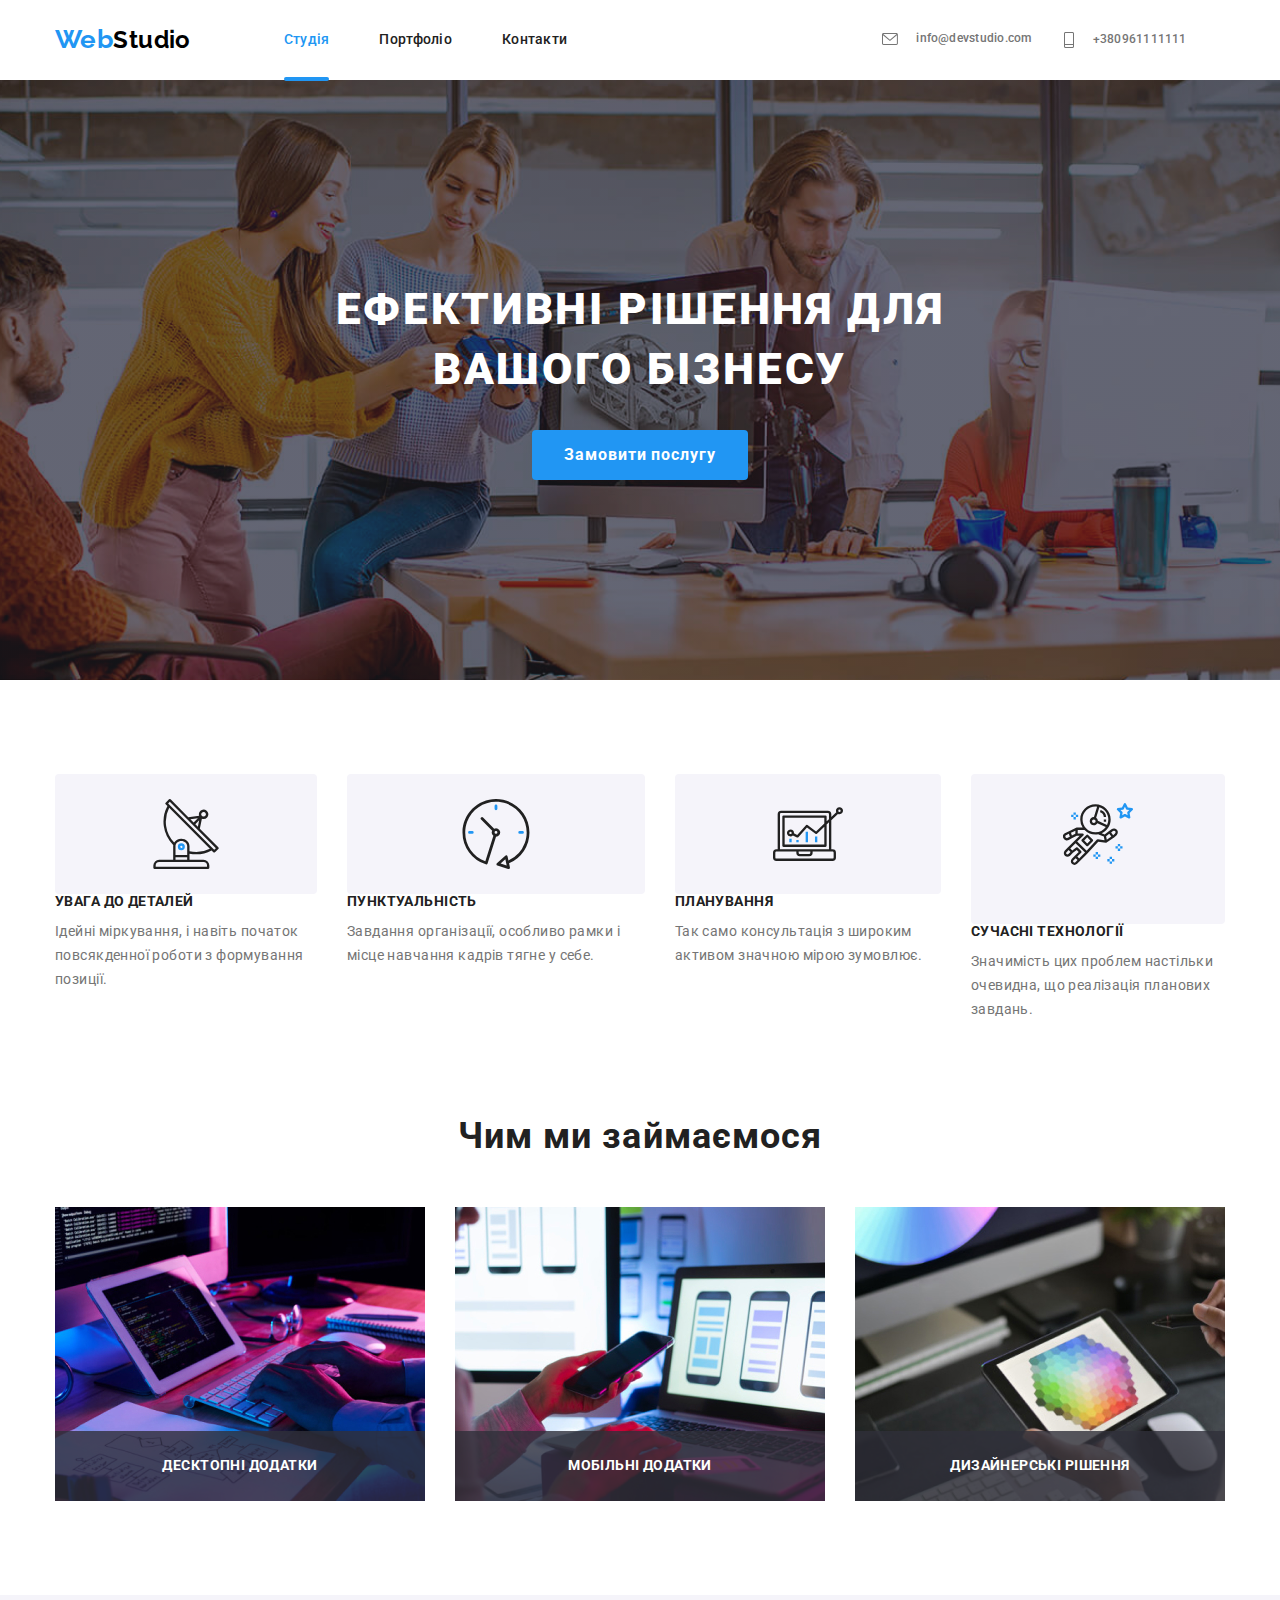
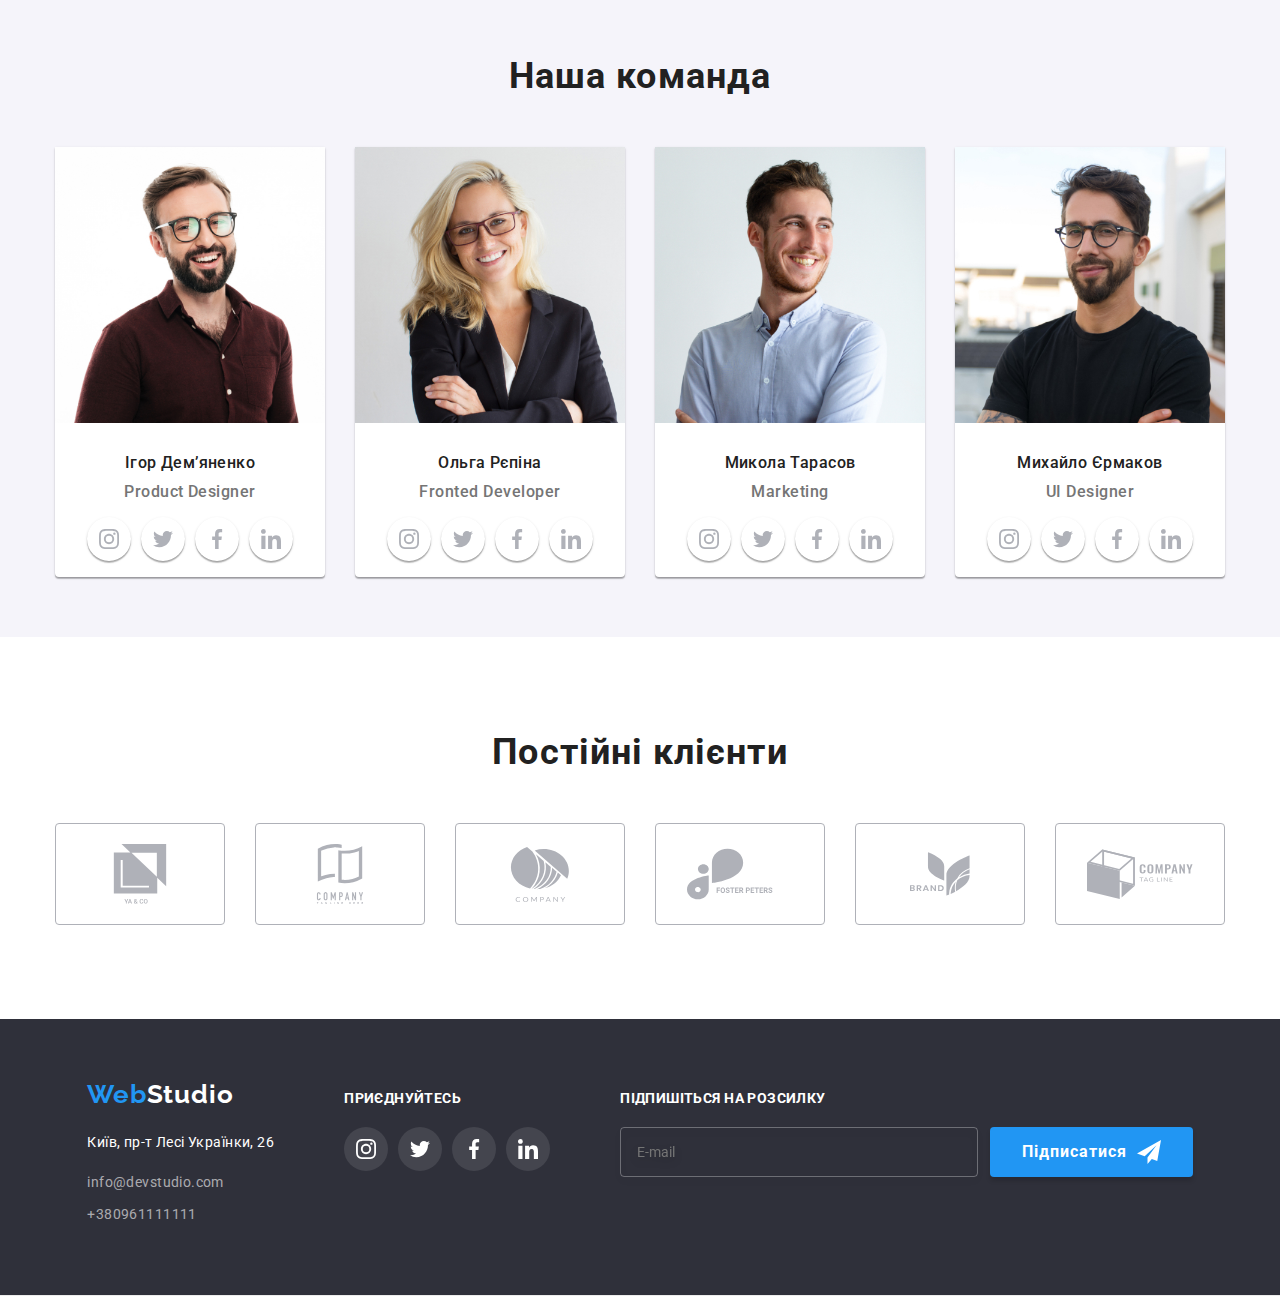
==== commit d5609f9b: "last dz 8" ====
--- a/index.html
+++ b/index.html
@@ -47,7 +47,7 @@
           aria-controls="mobile-menu"
         >
           <svg class="btn-toggle__icon" width="24" height="16">
-            <use href="./images/icons.svg#icon-toggle-menu"></use>
+            <use href="./images/symbol-defs-name.svg#icon-toggle-menu"></use>
           </svg>
         </button>
       </div>
@@ -95,7 +95,7 @@
         </div>
         <button class="mobile-btn js-close-menu">
           <svg class="mobile-btn__icon" width="18" height="18">
-            <use href="./images/icons.svg#icon-close-toggle"></use>
+            <use href="./images/symbol-defs-name.svg#icon-close-toggle"></use>
           </svg>
         </button>
       </div>
@@ -106,7 +106,7 @@
         <button class="button__order" type="button" data-modal-open>Замовити послугу</button>
          </div> 
          </section>
-      <section class="well">
+      <section class="well section">
         <div class="container">
         <h2 class="visually__hidden">Переваги компанії</h2>
         <ul class="company__plus">
@@ -930,7 +930,7 @@
       </ul>
     </div>
     <div class="subs">
-      <p class="title__footer">підпишіться на розсилку</p>
+      <p class="title__footer footer__left">підпишіться на розсилку</p>
       <form class="subs__follow">
       <div class="subs__footer">
           <label for="email"></label>
--- a/css/main.min.css
+++ b/css/main.min.css
@@ -1 +1 @@
-:root{--logo-color: #000000;--accent-color:#2196f3;--main-text-color: #757575;--address-color: rgba(255, 255, 255, 0.6);--h-color-text: #212121;--header-bcolor: #FFFFFF;--hero-bcolor: #2f303a;--whatwedo-bcolor: #f5f5f5;--team-bcolor: #f5f4fa;--hero-color-gradient: rgba(47, 48, 58, 0.4);--color-gray: #afb1b8;--footer-second-join: rgba(255, 255, 255, 0.1);--cubic-bezier: cubic-bezier(0.4, 0, 0.2, 1);--input-border-color: rgba(33, 33, 33, 0.2);--border-color: #eeeeee}body{background-color:var(--header-bcolor);font-family:Roboto,sans-serif;color:var(--h-color-text);letter-spacing:.03em;font-size:14px}.team__title{color:#212121;font-family:"Roboto";font-style:normal;font-weight:700;font-size:36px;line-height:1.17;letter-spacing:.03em;text-align:center}.well{padding:94px 0}.programists__pictures{padding-top:94px;padding-bottom:94px;background-color:var(--team-bcolor)}.title__footer{font-weight:700;font-size:14px;line-height:1.14;letter-spacing:.03em;text-transform:uppercase}h1,h2,h3,h4,h5,p{margin:0}a{text-decoration:none}ul{list-style-type:none;padding:0;margin:0}img{display:block;width:100%;height:auto}.contacts-nav__link{margin-top:0;margin-bottom:0;list-style-type:none;padding:0}.container{max-width:480px;padding-left:15px;padding-right:15px;margin-left:auto;margin-right:auto;outline:2px solid tomato;outline-offset:-2px}@media screen and (min-width: 768px){.container{max-width:738px;padding:0}}@media screen and (min-width: 1200px){.container{max-width:1200px;padding-left:15px;padding-right:15px}}.visually__hidden{position:absolute;width:1px;height:1px;margin:-1px;border:0;padding:0;white-space:nowrap;-webkit-clip-path:inset(100%);clip-path:inset(100%);clip:rect(0 0 0 0);overflow:hidden}.is-hidden{opacity:0;visibility:hidden;pointer-events:none}.logo{font-family:"Raleway",sans-serif;font-weight:700;font-size:24px;line-height:1.19;text-decoration:none;margin-top:24px;margin-bottom:25px}@media screen and (min-width: 1200px){.logo{font-size:26px;line-height:1.2}}.logo__type{color:var(--accent-color);font-weight:700;font-size:26px;line-height:1.19}@media screen and (min-width: 1200px){.logo__type{font-size:26px;line-height:1.2}}.second__style{color:#000}.logowhite .logo__type{display:inline-block;margin-bottom:20px}.logo{display:-webkit-box;display:-ms-flexbox;display:flex}.logo{display:inline-block}.logowhite{font-family:Raleway,sans-serif;color:var(--header-bcolor);font-weight:700;font-size:26px;line-height:1.2;text-decoration:none;letter-spacing:.03em}@media screen and (min-width: 1200px){.logowhite{font-size:26px;line-height:1.2}}.header__nav ul{list-style-type:none}.header__nav{margin-left:83px}@media screen and (min-width: 1200px){.header__nav{margin-left:93px}}.site-nav__link a{list-style-type:none;font-weight:500;font-size:14px;line-height:1.14;-webkit-transition:color 250ms var(--cubic-bezier);transition:color 250ms var(--cubic-bezier)}.site-nav__link a{text-decoration:none}.site-nav__link,.link__studio:focus,.link__studio:hover{color:var(--accent-color)}.link__contacts{font-weight:500;color:var(--h-color-text);-webkit-transition:color 250ms var(--cubic-bezier);transition:color 250ms var(--cubic-bezier)}.link__contacts:hover,.link__contacts:focus{color:var(--accent-color)}.site-nav__link{display:block}.site-nav__link{display:-webkit-box;display:-ms-flexbox;display:flex;-webkit-box-orient:horizontal;-webkit-box-direction:normal;-ms-flex-direction:row;flex-direction:row;margin:0;padding:0}.header__li{position:relative}.header__li:nth-last-child(-n+1){margin-right:0}.link-port__active{padding-top:32px;padding-bottom:32px;color:var(--accent-color)}.link-port__active:hover{color:var(--accent-color)}.position__bottom::after{position:absolute;bottom:-1px;right:0;content:"";display:block;width:100%;height:4px;background-color:var(--accent-color);border-radius:2px}.header{position:relative}.header__container{display:-webkit-box;display:-ms-flexbox;display:flex;-webkit-box-align:center;-ms-flex-align:center;align-items:center}header{border-bottom:1px solid #ececec}.mobile__container{display:none;-webkit-box-align:center;-ms-flex-align:center;align-items:center}@media screen and (min-width: 768px){.mobile__container{display:-webkit-box;display:-ms-flexbox;display:flex;gap:88px}}@media screen and (min-width: 1200px){.mobile__container{display:-webkit-box;display:-ms-flexbox;display:flex;gap:0}}.site-nav__link{position:relative;font-weight:500;font-size:14px;line-height:1.14;letter-spacing:.02em;color:var(--h-color-text);display:block;padding-top:32px;padding-bottom:32px;-webkit-transition:color 250ms var(--cubic-bezier);transition:color 250ms var(--cubic-bezier)}.site-nav__link:hover,.site-nav__link:focus{color:var(--accent-color)}.site__nav{display:-webkit-box;display:-ms-flexbox;display:flex;gap:50px}@media screen and (min-width: 768px){.contacts__address{display:block;margin:21px 0}}.header__li .link-studio__active{position:relative;color:var(--accent-color)}.header__li .link-studio__active::after{position:absolute;display:block;content:"";bottom:-1.3px;left:0;background-color:var(--accent-color);width:100%;height:4px;border-radius:2px}@media screen and (min-width: 768){.contacts-nav__link{display:block;margin-left:auto}}@media screen and (min-width: 1200px){.contacts-nav__link{display:-webkit-box;display:-ms-flexbox;display:flex;margin-left:auto;gap:31px;margin-left:315px}}.nav__address{display:-webkit-box;display:-ms-flexbox;display:flex;-webkit-box-align:center;-ms-flex-align:center;align-items:center;color:var(--h-color-text);font-weight:500;font-size:12px;gap:8px;line-height:1.14;letter-spacing:.02em;text-decoration:none;-webkit-transition:color 250ms cubic-bezier(0.4, 0, 0.2, 1);transition:color 250ms cubic-bezier(0.4, 0, 0.2, 1)}@media screen and (min-width: 1200){.nav__address{font-size:14px;gap:10px}}.nav__address:focus,.nav__address:hover{color:var(--accent-color)}.contacts__svg{fill:currentColor;margin-right:10px}.contacts__address{margin-bottom:10px}.contacts__address:last-child{margin-bottom:0}@media screen and (min-width: 1200px){.contacts__address{margin-bottom:0}}.hero{padding-top:118px;padding-bottom:118px;margin:0 auto;text-align:center;background-color:rgba(47,48,58,.4);background-image:-webkit-gradient(linear, left top, left bottom, from(rgba(47, 48, 58, 0.4)), to(rgba(47, 48, 58, 0.4))),url(../images/hero/bg-img-sm@1x);background-image:linear-gradient(rgba(47, 48, 58, 0.4), rgba(47, 48, 58, 0.4)),url(../images/hero/bg-img-sm@1x);background-repeat:no-repeat;background-size:cover;background-position:center;color:var(--primary-bgheader-color)}@media(min-device-pixel-ratio: 2),(-webkit-min-device-pixel-ratio: 2),(min-resolution: 192dpi),(min-resolution: 2dppx){.hero{background-image:-webkit-gradient(linear, left top, left bottom, from(rgba(47, 48, 58, 0.4)), to(rgba(47, 48, 58, 0.4))),url(../images/hero/bg-img-sm@2x.png);background-image:linear-gradient(rgba(47, 48, 58, 0.4), rgba(47, 48, 58, 0.4)),url(../images/hero/bg-img-sm@2x.png)}}@media screen and (min-width: 768px){.hero{background-image:-webkit-gradient(linear, left top, left bottom, from(rgba(47, 48, 58, 0.4)), to(rgba(47, 48, 58, 0.4))),url(../images/hero/bg-img-med@1x.png);background-image:linear-gradient(rgba(47, 48, 58, 0.4), rgba(47, 48, 58, 0.4)),url(../images/hero/bg-img-med@1x.png)}}@media screen and (min-width: 768px)and (min-device-pixel-ratio: 2),screen and (min-width: 768px)and (-webkit-min-device-pixel-ratio: 2),screen and (min-width: 768px)and (min-resolution: 192dpi),screen and (min-width: 768px)and (min-resolution: 2dppx){.hero{background-image:-webkit-gradient(linear, left top, left bottom, from(rgba(47, 48, 58, 0.4)), to(rgba(47, 48, 58, 0.4))),url(../images/hero/bg-img-med@2x.png);background-image:linear-gradient(rgba(47, 48, 58, 0.4), rgba(47, 48, 58, 0.4)),url(../images/hero/bg-img-med@2x.png)}}@media screen and (min-width: 1200px){.hero{max-width:1600px;padding-top:200px;padding-bottom:200px;background-image:-webkit-gradient(linear, left top, left bottom, from(rgba(47, 48, 58, 0.4)), to(rgba(47, 48, 58, 0.4))),url(../Images/hero/bg-img-lg@1x.png);background-image:linear-gradient(rgba(47, 48, 58, 0.4), rgba(47, 48, 58, 0.4)),url(../Images/hero/bg-img-lg@1x.png)}}@media screen and (min-width: 1200px)and (min-device-pixel-ratio: 2),screen and (min-width: 1200px)and (-webkit-min-device-pixel-ratio: 2),screen and (min-width: 1200px)and (min-resolution: 192dpi),screen and (min-width: 1200px)and (min-resolution: 2dppx){.hero{background-image:-webkit-gradient(linear, left top, left bottom, from(rgba(47, 48, 58, 0.4)), to(rgba(47, 48, 58, 0.4))),url(../Images/hero/bg-img-lg@2x.png);background-image:linear-gradient(rgba(47, 48, 58, 0.4), rgba(47, 48, 58, 0.4)),url(../Images/hero/bg-img-lg@2x.png)}}.hero,.text{text-align:center}.text{font-weight:900;font-size:26px;line-height:1.6153846154;letter-spacing:.06em;text-transform:uppercase;color:#fff;max-width:360px;margin:0 auto;margin-bottom:30px}@media screen and (min-width: 1200px){.text{font-size:44px;line-height:1.36;max-width:696px}}.button__order{display:inline-block;padding:10px 32px;background-color:var(--accent-color);color:var(--header-bcolor);border:none;border-radius:4px;font-family:inherit;font-weight:700;line-height:1.88;letter-spacing:.06em;font-size:16px;cursor:pointer;text-align:center;min-width:216px}.well{display:-webkit-box;display:-ms-flexbox;display:flex;gap:30px}.company__plus{display:block}@media screen and (min-width: 768px){.company__plus{display:-webkit-box;display:-ms-flexbox;display:flex;-ms-flex-wrap:wrap;flex-wrap:wrap;gap:30px}}@media screen and (min-width: 1200px){.company__plus{display:-webkit-box;display:-ms-flexbox;display:flex;-ms-flex-wrap:nowrap;flex-wrap:nowrap;gap:30px}}.list__size{-ms-flex-preferred-size:auto;flex-basis:auto;margin-bottom:30px}@media screen and (min-width: 768px){.list__size{-ms-flex-preferred-size:calc((100% - 30px)/2);flex-basis:calc((100% - 30px)/2);margin-bottom:0}}@media screen and (min-width: 1200px){.list__size{-ms-flex-preferred-size:calc((100% - 30px)/4);flex-basis:calc((100% - 30px)/4)}}.list__preferences{display:-webkit-box;display:-ms-flexbox;display:flex;-webkit-box-align:center;-ms-flex-align:center;align-items:center;-webkit-box-pack:center;-ms-flex-pack:center;justify-content:center;margin-bottom:30px;min-height:120px;width:270px;border-radius:4px;background-color:var(--team-bcolor)}@media screen and (max-width: 480px){.list__preferences{width:100%}}.benefits{color:var(--h-color-text);margin:0;font-weight:700;font-size:14px;line-height:1.14;text-transform:uppercase;text-align:center}@media screen and (min-width: 768px){.benefits{text-align:left}}@media screen and (min-width: 1200px){.benefits{text-align:left}}.benefits__text{color:#757575;font-weight:400;line-height:1.71;margin-top:10px}.btn{font-weight:700;letter-spacing:.06em;font-size:16px;line-height:1.875;background-color:#2196f3;color:var(--header-bcolor);-webkit-box-shadow:0px 4px 4px rgba(0,0,0,.15);box-shadow:0px 4px 4px rgba(0,0,0,.15);border-radius:4px;border:none;cursor:pointer;padding:10px 32px}.push__btn{padding:10px 52px}.btn{-webkit-box-align:center;-ms-flex-align:center;align-items:center;display:-webkit-box;display:-ms-flexbox;display:flex;gap:10px;position:relative}@media screen and (min-width: 768px){.btn{margin:auto}}@media screen and (min-width: 1200px){.btn{margin-bottom:0}}.work{display:-webkit-box;display:-ms-flexbox;display:flex;gap:30px}.work__thumb{position:relative}.work__text{display:-webkit-box;display:-ms-flexbox;display:flex;height:70px;-webkit-box-pack:center;-ms-flex-pack:center;justify-content:center;-webkit-box-align:center;-ms-flex-align:center;align-items:center;position:absolute;bottom:0;left:0;width:370px;background-color:rgba(47,48,58,.8);font-weight:700;font-size:14px;line-height:1.14;color:#fff;text-transform:uppercase}.company__plus{display:grid}@media screen and (min-width: 768px){.company__plus{display:grid;-ms-flex-wrap:wrap;flex-wrap:wrap;gap:30px;grid-template-columns:repeat(2, auto)}}@media screen and (min-width: 1200px){.company__plus{display:grid;-ms-flex-wrap:nowrap;flex-wrap:nowrap;gap:30px;grid-template-columns:repeat(4, auto)}}.benefits__text{line-height:1.71;letter-spacing:.03em;color:#757575}.list__size:not(:last-child){margin-bottom:30px}@media screen and (min-width: 768px){.list__size{-ms-flex-preferred-size:calc((100% - 30px)/2);flex-basis:calc((100% - 30px)/2)}.list__size:not(:last-child){margin-bottom:0}}@media screen and (min-width: 1200px){.list__size:not(:last-child){margin-bottom:0}}.list__prefences{display:-webkit-box;display:-ms-flexbox;display:flex;-webkit-box-align:center;-ms-flex-align:center;align-items:center;-webkit-box-pack:center;-ms-flex-pack:center;justify-content:center;margin-bottom:30px;min-height:120px;background:#f5f4fa;border-radius:4px}.section-title__decor{display:none}@media screen and (min-width: 1200px){.section-title__decor{display:block}}.programists__pictures{padding-top:94px;padding-bottom:94px;background-color:var(--team-bcolor)}.team__title{color:#212121;font-family:"Roboto";font-style:normal;font-weight:700;font-size:36px;line-height:1.17;letter-spacing:.03em;text-align:center;margin:0;margin-bottom:50px;-webkit-box-pack:center;-ms-flex-pack:center;justify-content:center}.team__text{background-color:#fff;-webkit-box-shadow:0px 1px 3px rgba(0,0,0,.12),0px 1px 1px rgba(0,0,0,.14),0px 2px 1px rgba(0,0,0,.2);box-shadow:0px 1px 3px rgba(0,0,0,.12),0px 1px 1px rgba(0,0,0,.14),0px 2px 1px rgba(0,0,0,.2);border-radius:0px 0px 4px 4px;margin-bottom:30px}.team__text:last-child{margin-bottom:0}@media screen and (min-width: 768px){.team__text{-ms-flex-preferred-size:calc((100% - 30px)/2);flex-basis:calc((100% - 30px)/2);margin-bottom:0}}.team__decor{padding-top:30px;padding-bottom:16px}.team__name{color:var(--h-color-text);font-weight:500;font-size:16px;line-height:1.17;text-align:center;margin-bottom:0}.team__title{color:var(--main-text-color);font-size:16px;line-height:1.17;text-align:center;margin-top:10px;margin-bottom:0}.team{display:block}.team__add{padding-top:30px;padding-bottom:30px}.team__name{margin-bottom:10px;font-weight:500;font-size:16px;line-height:1.19;text-align:center}.team__title{color:#757575;font-size:16px;line-height:19px;text-align:center;display:-webkit-box;display:-ms-flexbox;display:flex;-webkit-box-align:center;-ms-flex-align:center;align-items:center;margin-bottom:16px}@media screen and (min-width: 768px){.team{display:-webkit-box;display:-ms-flexbox;display:flex;-ms-flex-wrap:wrap;flex-wrap:wrap;gap:30px;text-align:center;display:flex;-webkit-box-align:center;-ms-flex-align:center;align-items:center}}@media screen and (min-width: 1200px){.team{display:-webkit-box;display:-ms-flexbox;display:flex;-ms-flex-wrap:nowrap;flex-wrap:nowrap;gap:30px;text-align:center;display:flex;-webkit-box-align:center;-ms-flex-align:center;align-items:center}}.team .team__item{background:#fff;-webkit-box-shadow:0px 1px 3px rgba(0,0,0,.12),0px 1px 1px rgba(0,0,0,.14),0px 2px 1px rgba(0,0,0,.2);box-shadow:0px 1px 3px rgba(0,0,0,.12),0px 1px 1px rgba(0,0,0,.14),0px 2px 1px rgba(0,0,0,.2);border-radius:0px 0px 4px 4px;margin-bottom:30px}@media screen and (min-width: 768px){.team .team__item{-ms-flex-preferred-size:calc((100% - 30px)/2);flex-basis:calc((100% - 30px)/2);margin-bottom:0}}@media screen and (min-width: 1200px){.team .team__item{-ms-flex-preferred-size:calc((100% - 30px)/4);flex-basis:calc((100% - 30px)/4)}}.social{display:-webkit-box;display:-ms-flexbox;display:flex;-webkit-box-pack:center;-ms-flex-pack:center;justify-content:center;gap:10px;-webkit-box-align:center;-ms-flex-align:center;align-items:center}.social__list{font-size:16px;line-height:1.18;letter-spacing:.03em;border-radius:50%;-webkit-box-shadow:0px 1px 3px rgba(0,0,0,.12),0px 1px 1px rgba(0,0,0,.14),0px 2px 1px rgba(0,0,0,.2);box-shadow:0px 1px 3px rgba(0,0,0,.12),0px 1px 1px rgba(0,0,0,.14),0px 2px 1px rgba(0,0,0,.2)}.social__link{display:-webkit-box;display:-ms-flexbox;display:flex;-webkit-box-pack:center;-ms-flex-pack:center;justify-content:center;-webkit-box-align:center;-ms-flex-align:center;align-items:center;width:44px;height:44px;color:var(--color-gray);border-radius:50%;-webkit-transition:color 250ms var(--cubic-bezier);transition:color 250ms var(--cubic-bezier);background-color:250ms var(--cubic-bezier)}.social__link:hover,.social__link:focus{background:var(--accent-color);color:var(--header-bcolor);border-radius:50%}.social__main{display:-webkit-box;display:-ms-flexbox;display:flex;-webkit-box-pack:center;-ms-flex-pack:center;justify-content:center;gap:10px}.social__icon{fill:currentColor}.client__logo{display:-webkit-box;display:-ms-flexbox;display:flex;-ms-flex-wrap:wrap;flex-wrap:wrap;-ms-flex-preferred-size:calc((100% - 30px)/2);flex-basis:calc((100% - 30px)/2)}@media screen and (min-width: 768px){.client__logo{-ms-flex-preferred-size:calc((100% - 60px)/3);flex-basis:calc((100% - 60px)/3)}}@media screen and (min-width: 1200px){.client__logo{-ms-flex-preferred-size:calc((100% - 30px)/6);flex-basis:calc((100% - 30px)/6)}}.client__link{display:-webkit-box;display:-ms-flexbox;display:flex;-webkit-box-pack:center;-ms-flex-pack:center;justify-content:center;-webkit-box-align:center;-ms-flex-align:center;align-items:center;padding:20px 0;width:100%;height:100%;border:1px solid #afb1b8;border-radius:4px;color:#afb1b8;-webkit-transition:color 250ms cubic-bezier(0.4, 0, 0.2, 1),border 250ms cubic-bezier(0.4, 0, 0.2, 1);transition:color 250ms cubic-bezier(0.4, 0, 0.2, 1),border 250ms cubic-bezier(0.4, 0, 0.2, 1)}.client__link:hover,.client__link:focus{color:var(--accent-color);border:1px solid var(--accent-color)}.client{display:-webkit-box;display:-ms-flexbox;display:flex;-ms-flex-wrap:wrap;flex-wrap:wrap;gap:30px}@media screen and (min-width: 768px){.client{display:-webkit-box;display:-ms-flexbox;display:flex;-ms-flex-wrap:wrap;flex-wrap:wrap;gap:30px}}@media screen and (min-width: 1200px){.client{display:-webkit-box;display:-ms-flexbox;display:flex;-ms-flex-wrap:nowrap;flex-wrap:nowrap;gap:30px}}.client__logo{display:-webkit-box;display:-ms-flexbox;display:flex;-ms-flex-wrap:wrap;flex-wrap:wrap;-ms-flex-preferred-size:calc((100% - 30px)/2);flex-basis:calc((100% - 30px)/2)}@media screen and (min-width: 768px){.client__logo{-ms-flex-preferred-size:calc((100% - 60px)/3);flex-basis:calc((100% - 60px)/3)}}@media screen and (min-width: 1200px){.client__logo{-ms-flex-preferred-size:calc((100% - 30px)/6);flex-basis:calc((100% - 30px)/6)}}.client__active{fill:currentColor}.bottom__space{background-color:var(--hero-bcolor);font-style:normal;padding-top:60px;padding-bottom:60px}.address__bottom{font-style:normal}.address-bottom__type{margin-bottom:8px}.address-bottom__link{font-family:Roboto;font-size:14px;font-style:normal;line-height:1.7;text-decoration:none;letter-spacing:.03em;-webkit-transition:color 250ms var(--cubic-bezier);transition:color 250ms var(--cubic-bezier);margin-bottom:9px;color:var(--header-bcolor)}.address-bottom__link:hover,.address-bottom__link:focus{color:#2196f3}.address__bottom{display:block;-webkit-box-align:baseline;-ms-flex-align:baseline;align-items:baseline;-webkit-box-pack:center;-ms-flex-pack:center;justify-content:center;margin-bottom:9px;color:var(--address-color);-webkit-transition:color 250ms var(--cubic-bezier);transition:color 250ms var(--cubic-bezier);line-height:1.71}@media screen and (min-width: 768px){.address__bottom{display:-webkit-box;display:-ms-flexbox;display:flex;-ms-flex-wrap:wrap;flex-wrap:wrap;gap:165px}}@media screen and (min-width: 1200px){.address__bottom{display:-webkit-box;display:-ms-flexbox;display:flex;-ms-flex-wrap:nowrap;flex-wrap:nowrap;gap:70px}}.address__bottom:last-child{margin-bottom:0}.address__bottom:hover,.address__bottom:focus{color:var(--accent-color)}.logowhite{margin-bottom:20px}.title__footer{margin:auto;margin-bottom:20px;text-align:center;font-size:14px;font-weight:700;line-height:1.17;text-transform:uppercase;color:#fff}@media screen and (min-width: 1200px){.title__footer{text-align:start}}.subs__icon{fill:#fff}@media screen and (min-width: 1200px){.subs{display:-webkit-box;display:-ms-flexbox;display:flex;-webkit-box-orient:vertical;-webkit-box-direction:normal;-ms-flex-direction:column;flex-direction:column;-webkit-box-pack:center;-ms-flex-pack:center;justify-content:center;-webkit-box-align:center;-ms-flex-align:center;align-items:center}}.subs__follow{display:-webkit-box;display:-ms-flexbox;display:flex;-webkit-box-orient:vertical;-webkit-box-direction:normal;-ms-flex-direction:column;flex-direction:column;-webkit-box-pack:center;-ms-flex-pack:center;justify-content:center;-webkit-box-align:center;-ms-flex-align:center;align-items:center}@media screen and (min-width: 768px){.subs__follow{display:block}}@media screen and (min-width: 1200px){.subs__follow{display:-webkit-box;display:-ms-flexbox;display:flex;-webkit-box-orient:horizontal;-webkit-box-direction:normal;-ms-flex-direction:row;flex-direction:row;gap:12px}}.subs__footer{display:-webkit-box;display:-ms-flexbox;display:flex;-webkit-box-orient:vertical;-webkit-box-direction:normal;-ms-flex-direction:column;flex-direction:column;margin-bottom:20px}@media screen and (min-width: 768px){.subs__footer{-webkit-box-align:center;-ms-flex-align:center;align-items:center}}@media screen and (min-width: 1200px){.subs__footer{margin-bottom:0}}.footer-subscription__form input{width:100%;padding:16px 295px 16px 16px;background-color:rgba(0,0,0,0);border:1px solid rgba(255,255,255,.3);-webkit-filter:drop-shadow(0px 4px 4px rgba(0, 0, 0, 0.15));filter:drop-shadow(0px 4px 4px rgba(0, 0, 0, 0.15));border-radius:4px}@media screen and (min-width: 768px){.footer-subscription__form input{width:450px}}@media screen and (min-width: 1200px){.footer-subscription__form input{width:358px}}.footer-subscription__icon{fill:var(--primary-bgheader-color)}.footer__dz{display:block;-webkit-box-align:baseline;-ms-flex-align:baseline;align-items:baseline}@media screen and (min-width: 1200px){.footer__dz{display:-webkit-box;display:-ms-flexbox;display:flex;gap:116px}}.subs__follow input{width:100%;padding:16px 295px 16px 16px;background-color:rgba(0,0,0,0);border:1px solid rgba(255,255,255,.3);-webkit-filter:drop-shadow(0px 4px 4px rgba(0, 0, 0, 0.15));filter:drop-shadow(0px 4px 4px rgba(0, 0, 0, 0.15));border-radius:4px;color:var(--header-bcolor)}@media screen and (min-width: 768px){.subs__follow input{width:450px}}@media screen and (min-width: 1200px){.subs__follow input{width:358px}}.subs__icon{position:relative;fill:#fff}.bottom__decor{display:block;-webkit-box-align:baseline;-ms-flex-align:baseline;align-items:baseline;-webkit-box-pack:center;-ms-flex-pack:center;justify-content:center;text-align:center}@media screen and (min-width: 768px){.bottom__decor{display:-webkit-box;display:-ms-flexbox;display:flex;-ms-flex-wrap:wrap;flex-wrap:wrap;gap:165px}}@media screen and (min-width: 1200px){.bottom__decor{display:-webkit-box;display:-ms-flexbox;display:flex;-ms-flex-wrap:nowrap;flex-wrap:nowrap;gap:70px}}.address-bottom_decor{text-align:center}@media screen and (min-width: 1200px){.address-bottom_decor{text-align:left}}.address-bottom:nth-last-child(1n+2){margin-bottom:9px}.bottom__address{margin-bottom:60px}@media screen and (min-width: 1200px){.bottom__address{margin-bottom:0}}.follow__list{display:-webkit-box;display:-ms-flexbox;display:flex;-webkit-box-pack:center;-ms-flex-pack:center;justify-content:center;-webkit-box-align:center;-ms-flex-align:center;align-items:center;gap:10px;margin-bottom:60px}@media screen and (min-width: 768px){.follow__list{margin-bottom:0}}.follow__link{display:-webkit-box;display:-ms-flexbox;display:flex;-webkit-box-pack:center;-ms-flex-pack:center;justify-content:center;-webkit-box-align:center;-ms-flex-align:center;align-items:center;width:44px;height:44px;background:rgba(255,255,255,.1);border-radius:50%;-webkit-transition:background-color 250ms var(--cubic-bezier);transition:background-color 250ms var(--cubic-bezier)}.follow__link:hover,.follow__link:focus{background:var(--accent-color)}.modal__window{position:fixed;top:0;right:0;z-index:100;width:100%;height:100%;background-color:rgba(47,48,58,.4);-webkit-transition:opacity 250ms var(--cubic-bezier),visibility 250ms var(--cubic-bezier);transition:opacity 250ms var(--cubic-bezier),visibility 250ms var(--cubic-bezier)}.modal{position:absolute;top:50%;left:50%;padding:40px;width:100%;max-width:450px;min-height:581px;-webkit-transform:translate(-50%, -50%);transform:translate(-50%, -50%);background-color:#fff;-webkit-box-shadow:0px 1px 3px rgba(0,0,0,.12),0px 1px 1px rgba(0,0,0,.14),0px 2px 1px rgba(0,0,0,.2);box-shadow:0px 1px 3px rgba(0,0,0,.12),0px 1px 1px rgba(0,0,0,.14),0px 2px 1px rgba(0,0,0,.2);border-radius:4px}@media screen and (min-width: 1200px){.modal{max-width:528px}}.modal__button{display:-webkit-box;display:-ms-flexbox;display:flex;position:absolute;-webkit-box-align:center;-ms-flex-align:center;align-items:center;-webkit-box-pack:center;-ms-flex-pack:center;justify-content:center;top:8px;right:8px;background-color:#fff;cursor:pointer;border:1px solid rgba(0,0,0,.1);-webkit-transition:color 250ms var(--cubic-bezier);transition:color 250ms var(--cubic-bezier);border-radius:50%;color:var(--h-color-text);width:30px;height:30px}.modal__button:hover,.modal__button:focus{color:var(--accent-color)}.modal__title{font-family:var(--main-font);font-style:normal;font-weight:700;font-size:20px;line-height:1.5;text-align:center;letter-spacing:.03em;display:block;margin-bottom:12px;color:var(--h-color-text)}@media screen and (min-width: 1200px){.modal__title{line-height:1.15}}.icon__style:hover,.icon__style:focus{fill:var(--accent-color)}.modal__register{display:-webkit-box;display:-ms-flexbox;display:flex;-webkit-box-orient:vertical;-webkit-box-direction:normal;-ms-flex-direction:column;flex-direction:column;-webkit-box-align:center;-ms-flex-align:center;align-items:center}.modal__form{display:-webkit-box;display:-ms-flexbox;display:flex;-webkit-box-orient:vertical;-webkit-box-direction:normal;-ms-flex-direction:column;flex-direction:column;gap:10px;width:100%;margin-bottom:20px;-webkit-transition:fill 250ms var(--cubic-bezier);transition:fill 250ms var(--cubic-bezier)}.modal__label{display:-webkit-box;display:-ms-flexbox;display:flex;-webkit-box-orient:vertical;-webkit-box-direction:normal;-ms-flex-direction:column;flex-direction:column;position:relative}.modal__input{font-family:"Roboto";font-size:12px;line-height:1.1666666667;letter-spacing:.01em;color:var(--main-text-color);margin-bottom:4px}.input__line{display:block;width:100%;padding:11px 0px 11px 12px;padding-left:42px;border:1px solid var(--input-border-color);border-radius:4px;cursor:pointer;-webkit-transition:border 250ms var(--cubic-bezier);transition:border 250ms var(--cubic-bezier)}.reg__comment{font-size:12px;line-height:1.1666666667;letter-spacing:.01em;color:rgba(117,117,117,.5);-webkit-box-shadow:0px 1px 3px rgba(0,0,0,.12),0px 1px 1px rgba(0,0,0,.14),0px 2px 1px rgba(0,0,0,.2);box-shadow:0px 1px 3px rgba(0,0,0,.12),0px 1px 1px rgba(0,0,0,.14),0px 2px 1px rgba(0,0,0,.2);resize:none;padding:12px 16px;width:100%;height:120px;border:1px solid var(--input-border-color);border-radius:4px;-webkit-transition:border 250ms var(--cubic-bezier);transition:border 250ms var(--cubic-bezier)}.terms__contract{text-decoration:underline;color:var(--accent-color)}.icon__input{position:absolute;bottom:11px;left:12px;fill:var(--h-color-text);-webkit-transition:fill 250ms var(--cubic-bezier);transition:fill 250ms var(--cubic-bezier);visibility:250ms var(--cubic-bezier)}.input__line:focus,.reg__comment:focus,.input__line:hover,.reg__comment:hover{outline:none;border:1px solid #2196f3}.input__line:focus,.input__line:hover{fill:#2196f3}.input__line:focus+.icon__input{fill:var(--accent-color)}.text__assign{font-size:12px;line-height:1.1666666667;letter-spacing:.03em;color:var(--main-text-color)}@media screen and (min-width: 1200px){.text__assign{font-size:14px;line-height:1.7142857143}}.terms__assign{display:-webkit-box;display:-ms-flexbox;display:flex;-webkit-box-align:center;-ms-flex-align:center;align-items:center;gap:9px;position:relative;margin-bottom:30px}.icon__check{display:block;width:16px;height:15px;background-image:url(../images/icon-not-check.svg);background-repeat:no-repeat;background-size:contain}.terms:checked+.icon__check{background-image:url(../images/check.svg);background-repeat:no-repeat;background-size:contain;background-color:#2196f3}.button__wrapper .photo__portfolio{padding:0;margin:0}.button__wrapper{display:-webkit-box;display:-ms-flexbox;display:flex;-ms-flex-wrap:wrap;flex-wrap:wrap;margin-bottom:40px;gap:8px}@media screen and (min-width: 768px){.button__wrapper{display:-webkit-box;display:-ms-flexbox;display:flex;-webkit-box-pack:center;-ms-flex-pack:center;justify-content:center;margin-bottom:30px;gap:8px}}@media screen and (min-width: 1200px){.button__wrapper{margin-bottom:50px}}.button__gray{display:-webkit-box;display:-ms-flexbox;display:flex;-ms-flex-wrap:wrap;flex-wrap:wrap;margin-bottom:40px;gap:8px}.main__button{background-color:var(--accent-color);color:var(--header-bcolor);font-size:16px;line-height:1.62;padding:6px 22px;border-radius:4px;font-weight:500;font-family:inherit;letter-spacing:.03em;cursor:pointer;border:none;text-align:center;-webkit-box-shadow:0px 3px 1px rgba(0,0,0,.1),0px 1px 2px rgba(0,0,0,.08),0px 2px 2px rgba(0,0,0,.12);box-shadow:0px 3px 1px rgba(0,0,0,.1),0px 1px 2px rgba(0,0,0,.08),0px 2px 2px rgba(0,0,0,.12)}.button__wrapper,.main__button:focus,.main__button{color:var(--header-bcolor)}.button__wrapper .button__gray{margin-right:8px}.button__gray{background-color:var(--team-bcolor);color:var(--h-color-text);padding:6px 22px;border-radius:4px;font-weight:500;font-size:16px;font-family:inherit;letter-spacing:.03em;cursor:pointer;line-height:1.62;margin-right:8px;border:none;-webkit-transition:color 250ms var(--cubic-bezier),background-color 250ms var(--cubic-bezier),-webkit-box-shadow 250ms var(--cubic-bezier);transition:color 250ms var(--cubic-bezier),background-color 250ms var(--cubic-bezier),-webkit-box-shadow 250ms var(--cubic-bezier);transition:color 250ms var(--cubic-bezier),background-color 250ms var(--cubic-bezier),box-shadow 250ms var(--cubic-bezier);transition:color 250ms var(--cubic-bezier),background-color 250ms var(--cubic-bezier),box-shadow 250ms var(--cubic-bezier),-webkit-box-shadow 250ms var(--cubic-bezier)}.button__gray:hover,.button__gray:focus{background-color:var(--accent-color);color:#fff;-webkit-box-shadow:0px 3px 1px rgba(0,0,0,.1),0px 1px 2px rgba(0,0,0,.08),0px 2px 2px rgba(0,0,0,.12);box-shadow:0px 3px 1px rgba(0,0,0,.1),0px 1px 2px rgba(0,0,0,.08),0px 2px 2px rgba(0,0,0,.12)}.gallery-list{display:-webkit-box;display:-ms-flexbox;display:flex;-ms-flex-wrap:wrap;flex-wrap:wrap;gap:30px}.gallery-list__thumb{position:relative;overflow:hidden}.gallery-list__text{position:absolute;width:100%;height:100%;top:0;left:0;padding:63px 24px;color:#fff;background-color:rgba(33,150,243,.9);font-size:18px;line-height:1.33;-webkit-transform:translateY(100%);transform:translateY(100%);-webkit-transition:-webkit-transform 250ms cubic-bezier(0.4, 0, 0.2, 1);transition:-webkit-transform 250ms cubic-bezier(0.4, 0, 0.2, 1);transition:transform 250ms cubic-bezier(0.4, 0, 0.2, 1);transition:transform 250ms cubic-bezier(0.4, 0, 0.2, 1), -webkit-transform 250ms cubic-bezier(0.4, 0, 0.2, 1)}.gallery-list__title{color:#212121;font-weight:700;font-size:18px;line-height:2;letter-spacing:.06em;margin-bottom:4px}.gallery-list__subtext{color:#757575;font-size:16px;line-height:1.88}.gallery-list__conteiner{padding:20px 24px;border-left:1px solid var(--border-color);border-right:1px solid var(--border-color);border-bottom:1px solid var(--border-color)}.gallery-list__link{display:block;text-decoration:none;-webkit-transition:-webkit-box-shadow 250ms cubic-bezier(0.4, 0, 0.2, 1);transition:-webkit-box-shadow 250ms cubic-bezier(0.4, 0, 0.2, 1);transition:box-shadow 250ms cubic-bezier(0.4, 0, 0.2, 1);transition:box-shadow 250ms cubic-bezier(0.4, 0, 0.2, 1), -webkit-box-shadow 250ms cubic-bezier(0.4, 0, 0.2, 1)}.gallery-list__link:hover,.gallery-list__link:focus{-webkit-box-shadow:0px 1px 1px rgba(0,0,0,.12),0px 4px 4px rgba(0,0,0,.06),0px 4px 6px rgba(0,0,0,.16);box-shadow:0px 1px 1px rgba(0,0,0,.12),0px 4px 4px rgba(0,0,0,.06),0px 4px 6px rgba(0,0,0,.16)}.gallery-list__link:hover .gallery-list__text,.gallery-list__link:focus .gallery-list__text{opacity:1;-webkit-transform:translateY(0);transform:translateY(0)}.section{padding-top:60px;padding-bottom:60px}@media screen and (min-width: 1200px){.section{padding-top:94px;padding-bottom:94px}}.section__title{font-weight:700;font-size:28px;line-height:1.1785714286;text-align:center;letter-spacing:.03em;color:#212121;margin-bottom:30px}@media screen and (min-width: 1200px){.section__title{margin-bottom:50px;font-size:36px;line-height:1.1666666667}}.section-decor_pad{display:none}@media screen and (min-width: 1200px){.section-decor_pad{display:-webkit-box;display:-ms-flexbox;display:flex;gap:30px;padding-top:0}}.nav__item{margin-bottom:30px}.nav__link{font-weight:500;font-size:40px;line-height:1.175;letter-spacing:.02em;color:var(--h-color-text)}.nav__link--active{color:var(--accent-color)}.contacts{margin-bottom:64px}.contacts__item{margin-bottom:32px}.contacts__item:last-child{margin-bottom:0}.contacts__link{font-weight:500;font-size:24px;letter-spacing:.02em;line-height:1.1666666667;color:#757575}.contacts__link--active{font-weight:500;font-size:34px;letter-spacing:.02em;line-height:1.1764705882;color:var(--accent-color)}.social__mobile{display:-webkit-box;display:-ms-flexbox;display:flex}.social__link-act{display:inline-block;letter-spacing:.02em;font-weight:500;font-size:18px;line-height:1.2222222222;color:var(--accent-color)}.social__item{padding:0 10px;border-right:1px solid rgba(33,33,33,.2)}.social__item:last-child{border:0}.social__item:first-child{padding-left:0}.mobile-menu{position:fixed;top:0;left:0;z-index:1000;display:none;width:100vw;height:100vh;padding:48px 84px 40px 40px;background-color:#fff;overflow-y:scroll}@media screen and (min-width: 768px){.mobile-menu{display:none}}.mobile__flex{display:-webkit-box;display:-ms-flexbox;display:flex;-webkit-box-orient:vertical;-webkit-box-direction:normal;-ms-flex-direction:column;flex-direction:column;-webkit-box-pack:justify;-ms-flex-pack:justify;justify-content:space-between;height:100vh}.btn-toggle{min-height:40px;min-width:40px;display:-webkit-box;display:-ms-flexbox;display:flex;-webkit-box-align:center;-ms-flex-align:center;align-items:center;-webkit-box-pack:center;-ms-flex-pack:center;justify-content:center;margin:0;padding:0;background-color:rgba(0,0,0,0);border:none;outline:none;margin-left:auto}@media screen and (min-width: 768px){.btn-toggle{display:none}}.mobile-btn{position:absolute;top:10px;right:15px;min-height:40px;min-width:40px;display:-webkit-box;display:-ms-flexbox;display:flex;-webkit-box-align:center;-ms-flex-align:center;align-items:center;-webkit-box-pack:center;-ms-flex-pack:center;justify-content:center;margin:0;padding:0;background-color:rgba(0,0,0,0);border:none;outline:none;color:#212121}.mobile-btn:hover{color:var(--accent-color)}.mobile-btn__icon{fill:currentColor}.is-open{display:block}/*# sourceMappingURL=main.min.css.map */+:root{--logo-color: #000000;--accent-color:#2196f3;--main-text-color: #757575;--address-color: rgba(255, 255, 255, 0.6);--h-color-text: #212121;--header-bcolor: #FFFFFF;--hero-bcolor: #2f303a;--whatwedo-bcolor: #f5f5f5;--team-bcolor: #f5f4fa;--hero-color-gradient: rgba(47, 48, 58, 0.4);--color-gray: #afb1b8;--footer-second-join: rgba(255, 255, 255, 0.1);--cubic-bezier: cubic-bezier(0.4, 0, 0.2, 1);--input-border-color: rgba(33, 33, 33, 0.2);--border-color: #eeeeee}body{background-color:var(--header-bcolor);font-family:Roboto,sans-serif;color:var(--h-color-text);letter-spacing:.03em;font-size:14px}.team__title{color:#212121;font-family:"Roboto";font-style:normal;font-weight:700;font-size:36px;line-height:1.17;letter-spacing:.03em;text-align:center}.programists__pictures{padding-top:94px;padding-bottom:94px;background-color:var(--team-bcolor)}.title__footer{font-weight:700;font-size:14px;line-height:1.14;letter-spacing:.03em;text-transform:uppercase}@media screen and (min-width: 1200px){.title__footer{text-align:left}}h1,h2,h3,h4,h5,p{margin:0}a{text-decoration:none}ul{list-style-type:none;padding:0;margin:0}img{display:block;width:100%;height:auto}.contacts-nav__link{margin-top:0;margin-bottom:0;list-style-type:none;padding:0}.container{max-width:480px;padding-left:15px;padding-right:15px;margin-left:auto;margin-right:auto}@media screen and (min-width: 768px){.container{max-width:738px;padding:0}}@media screen and (min-width: 1200px){.container{max-width:1200px;padding-left:15px;padding-right:15px}}.visually__hidden{position:absolute;width:1px;height:1px;margin:-1px;border:0;padding:0;white-space:nowrap;-webkit-clip-path:inset(100%);clip-path:inset(100%);clip:rect(0 0 0 0);overflow:hidden}.is-hidden{opacity:0;visibility:hidden;pointer-events:none}.logo{font-family:"Raleway",sans-serif;font-weight:700;font-size:24px;line-height:1.19;text-decoration:none;padding-top:14px;padding-bottom:15px}@media screen and (max-width: 1200px){.logo{font-size:26px;line-height:1.2;padding-top:24px;padding-bottom:25px}}@media screen and (max-width: 768px){.logo{padding-top:24px;padding-bottom:25px}}.logo__type{color:var(--accent-color);font-weight:700;font-size:26px;line-height:1.19}@media screen and (min-width: 1200px){.logo__type{font-size:26px;line-height:1.2}}.second__style{color:#000}.logowhite .logo__type{display:inline-block;margin-bottom:20px}.logo{display:-webkit-box;display:-ms-flexbox;display:flex}.logo{display:inline-block}.logowhite{font-family:Raleway,sans-serif;color:var(--header-bcolor);font-weight:700;font-size:26px;line-height:1.2;text-decoration:none;letter-spacing:.03em}@media screen and (min-width: 1200px){.logowhite{font-size:26px;line-height:1.2}}.header__nav ul{list-style-type:none}.header__nav{margin-left:83px}@media screen and (min-width: 1200px){.header__nav{margin-left:93px}}.site-nav__link a{list-style-type:none;font-weight:500;font-size:14px;line-height:1.14;-webkit-transition:color 250ms var(--cubic-bezier);transition:color 250ms var(--cubic-bezier)}.site-nav__link a{text-decoration:none}.site-nav__link,.link__studio:focus,.link__studio:hover{color:var(--accent-color)}.link__contacts{font-weight:500;color:var(--h-color-text);-webkit-transition:color 250ms var(--cubic-bezier);transition:color 250ms var(--cubic-bezier)}.link__contacts:hover,.link__contacts:focus{color:var(--accent-color)}.site-nav__link{display:block}.site-nav__link{display:-webkit-box;display:-ms-flexbox;display:flex;-webkit-box-orient:horizontal;-webkit-box-direction:normal;-ms-flex-direction:row;flex-direction:row;margin:0;padding:0}.header__li{position:relative}.header__li:nth-last-child(-n+1){margin-right:0}.link-port__active{padding-top:32px;padding-bottom:32px;color:var(--accent-color)}.link-port__active:hover{color:var(--accent-color)}.position__bottom::after{position:absolute;bottom:-1px;right:0;content:"";display:block;width:100%;height:4px;background-color:var(--accent-color);border-radius:2px}.header{position:relative}.header__container{display:-webkit-box;display:-ms-flexbox;display:flex;-webkit-box-align:center;-ms-flex-align:center;align-items:center}header{border-bottom:1px solid #ececec}.mobile__container{display:none;-webkit-box-align:center;-ms-flex-align:center;align-items:center}@media screen and (min-width: 768px){.mobile__container{display:-webkit-box;display:-ms-flexbox;display:flex;gap:88px}}@media screen and (min-width: 1200px){.mobile__container{display:-webkit-box;display:-ms-flexbox;display:flex;gap:0}}.site-nav__link{position:relative;font-weight:500;font-size:14px;line-height:1.14;letter-spacing:.02em;color:var(--h-color-text);display:block;padding-top:32px;padding-bottom:32px;-webkit-transition:color 250ms var(--cubic-bezier);transition:color 250ms var(--cubic-bezier)}.site-nav__link:hover,.site-nav__link:focus{color:var(--accent-color)}.site__nav{display:-webkit-box;display:-ms-flexbox;display:flex;gap:50px}@media screen and (min-width: 768px){.contacts__address{display:block}}.header__li .link-studio__active{position:relative;color:var(--accent-color)}.header__li .link-studio__active::after{position:absolute;display:block;content:"";bottom:-1.3px;left:0;background-color:var(--accent-color);width:100%;height:4px;border-radius:2px}@media screen and (min-width: 768){.contacts-nav__link{display:block;margin-left:auto}}@media screen and (min-width: 1200px){.contacts-nav__link{display:-webkit-box;display:-ms-flexbox;display:flex;margin-left:auto;gap:31px;margin-left:315px}}.nav__address{display:-webkit-box;display:-ms-flexbox;display:flex;-webkit-box-align:center;-ms-flex-align:center;align-items:center;color:var(--main-text-color);font-weight:500;font-size:12px;gap:8px;line-height:1.14;letter-spacing:.02em;text-decoration:none;-webkit-transition:color 250ms cubic-bezier(0.4, 0, 0.2, 1);transition:color 250ms cubic-bezier(0.4, 0, 0.2, 1)}@media screen and (min-width: 1200){.nav__address{font-size:14px;gap:10px}}.nav__address:focus,.nav__address:hover{color:var(--accent-color)}.contacts__svg{fill:currentColor;margin-right:10px}.contacts__address{margin-bottom:10px}.contacts__address:last-child{margin-bottom:0}@media screen and (min-width: 1200px){.contacts__address{margin-bottom:0}}.hero{padding-top:118px;padding-bottom:118px;margin:0 auto;text-align:center;background-color:rgba(47,48,58,.4);background-image:-webkit-gradient(linear, left top, left bottom, from(rgba(47, 48, 58, 0.4)), to(rgba(47, 48, 58, 0.4))),url(../images/hero/bg-img-sm@1x);background-image:linear-gradient(rgba(47, 48, 58, 0.4), rgba(47, 48, 58, 0.4)),url(../images/hero/bg-img-sm@1x);background-repeat:no-repeat;background-size:cover;background-position:center;color:var(--primary-bgheader-color)}@media(min-device-pixel-ratio: 2),(-webkit-min-device-pixel-ratio: 2),(min-resolution: 192dpi),(min-resolution: 2dppx){.hero{background-image:-webkit-gradient(linear, left top, left bottom, from(rgba(47, 48, 58, 0.4)), to(rgba(47, 48, 58, 0.4))),url(../images/hero/bg-img-sm@2x.png);background-image:linear-gradient(rgba(47, 48, 58, 0.4), rgba(47, 48, 58, 0.4)),url(../images/hero/bg-img-sm@2x.png)}}@media screen and (min-width: 768px){.hero{background-image:-webkit-gradient(linear, left top, left bottom, from(rgba(47, 48, 58, 0.4)), to(rgba(47, 48, 58, 0.4))),url(../images/hero/bg-img-med@1x.png);background-image:linear-gradient(rgba(47, 48, 58, 0.4), rgba(47, 48, 58, 0.4)),url(../images/hero/bg-img-med@1x.png)}}@media screen and (min-width: 768px)and (min-device-pixel-ratio: 2),screen and (min-width: 768px)and (-webkit-min-device-pixel-ratio: 2),screen and (min-width: 768px)and (min-resolution: 192dpi),screen and (min-width: 768px)and (min-resolution: 2dppx){.hero{background-image:-webkit-gradient(linear, left top, left bottom, from(rgba(47, 48, 58, 0.4)), to(rgba(47, 48, 58, 0.4))),url(../images/hero/bg-img-med@2x.png);background-image:linear-gradient(rgba(47, 48, 58, 0.4), rgba(47, 48, 58, 0.4)),url(../images/hero/bg-img-med@2x.png)}}@media screen and (min-width: 1200px){.hero{max-width:1600px;padding-top:200px;padding-bottom:200px;background-image:-webkit-gradient(linear, left top, left bottom, from(rgba(47, 48, 58, 0.4)), to(rgba(47, 48, 58, 0.4))),url(../images/hero/bg-img-lg@1x.png);background-image:linear-gradient(rgba(47, 48, 58, 0.4), rgba(47, 48, 58, 0.4)),url(../images/hero/bg-img-lg@1x.png)}}@media screen and (min-width: 1200px)and (min-device-pixel-ratio: 2),screen and (min-width: 1200px)and (-webkit-min-device-pixel-ratio: 2),screen and (min-width: 1200px)and (min-resolution: 192dpi),screen and (min-width: 1200px)and (min-resolution: 2dppx){.hero{background-image:-webkit-gradient(linear, left top, left bottom, from(rgba(47, 48, 58, 0.4)), to(rgba(47, 48, 58, 0.4))),url(../images/hero/bg-img-lg@2x.png);background-image:linear-gradient(rgba(47, 48, 58, 0.4), rgba(47, 48, 58, 0.4)),url(../images/hero/bg-img-lg@2x.png)}}.hero,.text{text-align:center}.text{font-weight:900;font-size:26px;line-height:1.6153846154;letter-spacing:.06em;text-transform:uppercase;color:#fff;max-width:360px;margin:0 auto;margin-bottom:30px}@media screen and (min-width: 1200px){.text{font-size:44px;line-height:1.36;max-width:696px}}.button__order{display:inline-block;padding:10px 32px;background-color:var(--accent-color);color:var(--header-bcolor);border:none;border-radius:4px;font-family:inherit;font-weight:700;line-height:1.88;letter-spacing:.06em;font-size:16px;cursor:pointer;text-align:center;min-width:216px}.well{gap:30px}.company__plus{display:block}@media screen and (min-width: 768px){.company__plus{display:-webkit-box;display:-ms-flexbox;display:flex;-ms-flex-wrap:wrap;flex-wrap:wrap;gap:30px}}@media screen and (min-width: 1200px){.company__plus{display:-webkit-box;display:-ms-flexbox;display:flex;-ms-flex-wrap:nowrap;flex-wrap:nowrap;gap:30px}}.list__size{-ms-flex-preferred-size:auto;flex-basis:auto}@media screen and (min-width: 768px){.list__size{-ms-flex-preferred-size:calc((100% - 30px)/2);flex-basis:calc((100% - 30px)/2);margin-bottom:0}}@media screen and (min-width: 1200px){.list__size{-ms-flex-preferred-size:calc((100% - 30px)/4);flex-basis:calc((100% - 30px)/4)}}.list__preferences{display:-webkit-box;display:-ms-flexbox;display:flex;-webkit-box-align:center;-ms-flex-align:center;align-items:center;-webkit-box-pack:center;-ms-flex-pack:center;justify-content:center;min-height:120px;width:100%;border-radius:4px;background-color:var(--team-bcolor)}@media screen and (max-width: 480px){.list__preferences{width:100%}}.benefits{color:var(--h-color-text);margin:0;font-weight:700;font-size:14px;line-height:1.14;text-transform:uppercase;text-align:center}@media screen and (min-width: 768px){.benefits{text-align:left}}@media screen and (min-width: 1200px){.benefits{text-align:left}}.benefits__text{color:#757575;font-weight:400;line-height:1.71;margin-top:10px}.btn{font-weight:700;letter-spacing:.06em;font-size:16px;line-height:1.875;background-color:#2196f3;color:var(--header-bcolor);-webkit-box-shadow:0px 4px 4px rgba(0,0,0,.15);box-shadow:0px 4px 4px rgba(0,0,0,.15);border-radius:4px;border:none;cursor:pointer;padding:10px 32px}.push__btn{padding:10px 52px}.btn{-webkit-box-align:center;-ms-flex-align:center;align-items:center;display:-webkit-box;display:-ms-flexbox;display:flex;gap:10px;position:relative}@media screen and (min-width: 768px){.btn{margin:auto}}@media screen and (min-width: 1200px){.btn{margin-bottom:0}}.work{display:-webkit-box;display:-ms-flexbox;display:flex;gap:30px}.work__thumb{position:relative}.work__text{display:-webkit-box;display:-ms-flexbox;display:flex;height:70px;-webkit-box-pack:center;-ms-flex-pack:center;justify-content:center;-webkit-box-align:center;-ms-flex-align:center;align-items:center;position:absolute;bottom:0;left:0;width:370px;background-color:rgba(47,48,58,.8);font-weight:700;font-size:14px;line-height:1.14;color:#fff;text-transform:uppercase}.company__plus{display:grid}@media screen and (min-width: 768px){.company__plus{display:grid;-ms-flex-wrap:wrap;flex-wrap:wrap;gap:30px;grid-template-columns:repeat(2, auto)}}@media screen and (min-width: 1200px){.company__plus{display:grid;-ms-flex-wrap:nowrap;flex-wrap:nowrap;gap:30px;grid-template-columns:repeat(4, auto)}}.benefits__text{line-height:1.71;letter-spacing:.03em;color:#757575}.list__size:not(:last-child){margin-bottom:30px}@media screen and (min-width: 768px){.list__size{-ms-flex-preferred-size:calc((100% - 30px)/2);flex-basis:calc((100% - 30px)/2)}.list__size:not(:last-child){margin-bottom:0}}@media screen and (min-width: 1200px){.list__size:not(:last-child){margin-bottom:0}}.list__prefences{display:-webkit-box;display:-ms-flexbox;display:flex;-webkit-box-align:center;-ms-flex-align:center;align-items:center;-webkit-box-pack:center;-ms-flex-pack:center;justify-content:center;margin-bottom:30px;min-height:120px;background:#f5f4fa;border-radius:4px}.section-title__decor{display:none}@media screen and (min-width: 1200px){.section-title__decor{display:block}}.programists__pictures{padding-top:60px;padding-bottom:60px;background-color:var(--team-bcolor)}.team__title{color:#212121;font-family:"Roboto";font-style:normal;font-weight:700;font-size:36px;line-height:1.17;letter-spacing:.03em;text-align:center;margin:0;margin-bottom:50px;-webkit-box-pack:center;-ms-flex-pack:center;justify-content:center}.team__text{background-color:#fff;-webkit-box-shadow:0px 1px 3px rgba(0,0,0,.12),0px 1px 1px rgba(0,0,0,.14),0px 2px 1px rgba(0,0,0,.2);box-shadow:0px 1px 3px rgba(0,0,0,.12),0px 1px 1px rgba(0,0,0,.14),0px 2px 1px rgba(0,0,0,.2);border-radius:0px 0px 4px 4px;margin-bottom:30px}.team__text:last-child{margin-bottom:0}@media screen and (min-width: 768px){.team__text{-ms-flex-preferred-size:calc((100% - 30px)/2);flex-basis:calc((100% - 30px)/2);margin-bottom:0}}.team__decor{padding-top:30px;padding-bottom:16px}.team__name{color:var(--h-color-text);font-weight:500;font-size:16px;line-height:1.17;text-align:center;margin-bottom:0}.team__title{font-weight:500;color:var(--main-text-color);font-size:16px;line-height:1.17;text-align:center;margin-top:10px;margin-bottom:0}.team{display:block}.team__add{padding-top:30px;padding-bottom:30px}.team__name{margin-bottom:10px;font-weight:500;font-size:16px;line-height:1.19;text-align:center}.team__title{color:#757575;font-size:16px;line-height:19px;text-align:center;display:-webkit-box;display:-ms-flexbox;display:flex;-webkit-box-align:center;-ms-flex-align:center;align-items:center;margin-bottom:16px}@media screen and (min-width: 768px){.team{display:-webkit-box;display:-ms-flexbox;display:flex;-ms-flex-wrap:wrap;flex-wrap:wrap;gap:30px;text-align:center;display:flex;-webkit-box-align:center;-ms-flex-align:center;align-items:center}}@media screen and (min-width: 1200px){.team{display:-webkit-box;display:-ms-flexbox;display:flex;-ms-flex-wrap:nowrap;flex-wrap:nowrap;gap:30px;text-align:center;display:flex;-webkit-box-align:center;-ms-flex-align:center;align-items:center}}.team .team__item{background:#fff;-webkit-box-shadow:0px 1px 3px rgba(0,0,0,.12),0px 1px 1px rgba(0,0,0,.14),0px 2px 1px rgba(0,0,0,.2);box-shadow:0px 1px 3px rgba(0,0,0,.12),0px 1px 1px rgba(0,0,0,.14),0px 2px 1px rgba(0,0,0,.2);border-radius:0px 0px 4px 4px;margin-bottom:30px}@media screen and (min-width: 768px){.team .team__item{-ms-flex-preferred-size:calc((100% - 30px)/2);flex-basis:calc((100% - 30px)/2);margin-bottom:0}}@media screen and (min-width: 1200px){.team .team__item{-ms-flex-preferred-size:calc((100% - 30px)/4);flex-basis:calc((100% - 30px)/4)}}.social{display:-webkit-box;display:-ms-flexbox;display:flex;-webkit-box-pack:center;-ms-flex-pack:center;justify-content:center;gap:10px;-webkit-box-align:center;-ms-flex-align:center;align-items:center}.social__list{font-size:16px;line-height:1.18;letter-spacing:.03em;border-radius:50%;-webkit-box-shadow:0px 1px 3px rgba(0,0,0,.12),0px 1px 1px rgba(0,0,0,.14),0px 2px 1px rgba(0,0,0,.2);box-shadow:0px 1px 3px rgba(0,0,0,.12),0px 1px 1px rgba(0,0,0,.14),0px 2px 1px rgba(0,0,0,.2)}.social__link{display:-webkit-box;display:-ms-flexbox;display:flex;-webkit-box-pack:center;-ms-flex-pack:center;justify-content:center;-webkit-box-align:center;-ms-flex-align:center;align-items:center;width:44px;height:44px;color:var(--color-gray);border-radius:50%;-webkit-transition:color 250ms var(--cubic-bezier);transition:color 250ms var(--cubic-bezier);background-color:250ms var(--cubic-bezier)}.social__link:hover,.social__link:focus{background:var(--accent-color);color:var(--header-bcolor);border-radius:50%}.social__main{display:-webkit-box;display:-ms-flexbox;display:flex;-webkit-box-pack:center;-ms-flex-pack:center;justify-content:center;gap:10px}.social__icon{fill:currentColor}.client__logo{display:-webkit-box;display:-ms-flexbox;display:flex;-ms-flex-wrap:wrap;flex-wrap:wrap;-ms-flex-preferred-size:calc((100% - 30px)/2);flex-basis:calc((100% - 30px)/2)}@media screen and (min-width: 768px){.client__logo{-ms-flex-preferred-size:calc((100% - 60px)/3);flex-basis:calc((100% - 60px)/3)}}@media screen and (min-width: 1200px){.client__logo{-ms-flex-preferred-size:calc((100% - 30px)/6);flex-basis:calc((100% - 30px)/6)}}.client__link{display:-webkit-box;display:-ms-flexbox;display:flex;-webkit-box-pack:center;-ms-flex-pack:center;justify-content:center;-webkit-box-align:center;-ms-flex-align:center;align-items:center;padding:20px 0;width:100%;height:100%;border:1px solid #afb1b8;border-radius:4px;color:#afb1b8;-webkit-transition:color 250ms cubic-bezier(0.4, 0, 0.2, 1),border 250ms cubic-bezier(0.4, 0, 0.2, 1);transition:color 250ms cubic-bezier(0.4, 0, 0.2, 1),border 250ms cubic-bezier(0.4, 0, 0.2, 1)}.client__link:hover,.client__link:focus{color:var(--accent-color);border:1px solid var(--accent-color)}.client{display:-webkit-box;display:-ms-flexbox;display:flex;-ms-flex-wrap:wrap;flex-wrap:wrap;gap:30px}@media screen and (min-width: 768px){.client{display:-webkit-box;display:-ms-flexbox;display:flex;-ms-flex-wrap:wrap;flex-wrap:wrap;gap:30px}}@media screen and (min-width: 1200px){.client{display:-webkit-box;display:-ms-flexbox;display:flex;-ms-flex-wrap:nowrap;flex-wrap:nowrap;gap:30px}}.client__logo{display:-webkit-box;display:-ms-flexbox;display:flex;-ms-flex-wrap:wrap;flex-wrap:wrap;-ms-flex-preferred-size:calc((100% - 30px)/2);flex-basis:calc((100% - 30px)/2)}@media screen and (min-width: 768px){.client__logo{-ms-flex-preferred-size:calc((100% - 60px)/3);flex-basis:calc((100% - 60px)/3)}}@media screen and (min-width: 1200px){.client__logo{-ms-flex-preferred-size:calc((100% - 30px)/6);flex-basis:calc((100% - 30px)/6)}}.client__active{fill:currentColor}.bottom__space{background-color:var(--hero-bcolor);font-style:normal;padding-top:60px;padding-bottom:60px}@media screen and (min-width: 1200px){.address-bottom{text-align:left}}.address__bottom{font-style:normal}.address-bottom__type{margin-bottom:8px;text-align:left;display:-webkit-box;display:-ms-flexbox;display:flex}.address-bottom__link{font-family:Roboto;font-size:14px;font-style:normal;line-height:1.7;text-decoration:none;letter-spacing:.03em;-webkit-transition:color 250ms var(--cubic-bezier);transition:color 250ms var(--cubic-bezier);margin-bottom:9px;color:var(--header-bcolor)}.address-bottom__link:hover,.address-bottom__link:focus{color:#2196f3}.address__bottom{display:block;-webkit-box-align:baseline;-ms-flex-align:baseline;align-items:baseline;-webkit-box-pack:center;-ms-flex-pack:center;justify-content:center;margin-bottom:9px;color:var(--address-color);-webkit-transition:color 250ms var(--cubic-bezier);transition:color 250ms var(--cubic-bezier);line-height:1.71}@media screen and (min-width: 768px){.address__bottom{display:-webkit-box;display:-ms-flexbox;display:flex;-ms-flex-wrap:wrap;flex-wrap:wrap;gap:165px}}@media screen and (min-width: 1200px){.address__bottom{display:-webkit-box;display:-ms-flexbox;display:flex;-ms-flex-wrap:nowrap;flex-wrap:nowrap;gap:70px}}.address__bottom:last-child{margin-bottom:0}.address__bottom:hover,.address__bottom:focus{color:var(--accent-color)}.logowhite{margin-bottom:20px}.title__footer{margin:auto;margin-bottom:20px;text-align:center;font-size:14px;font-weight:700;line-height:1.17;text-transform:uppercase;color:#fff}@media screen and (min-width: 1200px){.title__footer{text-align:left}}.subs__icon{fill:#fff}@media screen and (min-width: 1200px){.subs{-webkit-box-orient:vertical;-webkit-box-direction:normal;-ms-flex-direction:column;flex-direction:column;list-style-type:none}}.subs__follow{display:-webkit-box;display:-ms-flexbox;display:flex;-webkit-box-orient:vertical;-webkit-box-direction:normal;-ms-flex-direction:column;flex-direction:column;-webkit-box-pack:center;-ms-flex-pack:center;justify-content:center;-webkit-box-align:center;-ms-flex-align:center;align-items:center}@media screen and (min-width: 768px){.subs__follow{display:block}}@media screen and (min-width: 1200px){.subs__follow{display:-webkit-box;display:-ms-flexbox;display:flex;-webkit-box-orient:horizontal;-webkit-box-direction:normal;-ms-flex-direction:row;flex-direction:row;gap:12px}}.subs__footer{display:-webkit-box;display:-ms-flexbox;display:flex;-webkit-box-orient:vertical;-webkit-box-direction:normal;-ms-flex-direction:column;flex-direction:column;margin-bottom:20px}@media screen and (min-width: 768px){.subs__footer{-webkit-box-align:center;-ms-flex-align:center;align-items:center}}@media screen and (min-width: 1200px){.subs__footer{margin-bottom:0}}.footer-subscription__form input{width:100%;padding:16px 295px 16px 16px;background-color:rgba(0,0,0,0);border:1px solid rgba(255,255,255,.3);-webkit-filter:drop-shadow(0px 4px 4px rgba(0, 0, 0, 0.15));filter:drop-shadow(0px 4px 4px rgba(0, 0, 0, 0.15));border-radius:4px}@media screen and (min-width: 768px){.footer-subscription__form input{width:450px}}@media screen and (min-width: 1200px){.footer-subscription__form input{width:358px}}.footer-subscription__icon{fill:var(--primary-bgheader-color)}.footer__dz{display:block;-webkit-box-align:baseline;-ms-flex-align:baseline;align-items:baseline}@media screen and (min-width: 1200px){.footer__dz{display:-webkit-box;display:-ms-flexbox;display:flex;gap:116px}}.subs__follow input{width:100%;padding:16px 295px 16px 16px;background-color:rgba(0,0,0,0);border:1px solid rgba(255,255,255,.3);-webkit-filter:drop-shadow(0px 4px 4px rgba(0, 0, 0, 0.15));filter:drop-shadow(0px 4px 4px rgba(0, 0, 0, 0.15));border-radius:4px;color:var(--header-bcolor)}@media screen and (min-width: 768px){.subs__follow input{width:450px}}@media screen and (min-width: 1200px){.subs__follow input{width:358px}}.subs__icon{position:relative;fill:#fff}.bottom__decor{display:block;-webkit-box-align:baseline;-ms-flex-align:baseline;align-items:baseline;-webkit-box-pack:center;-ms-flex-pack:center;justify-content:center;text-align:center;text-align:left}@media screen and (min-width: 768px){.bottom__decor{display:-webkit-box;display:-ms-flexbox;display:flex;-ms-flex-wrap:wrap;flex-wrap:wrap;-webkit-column-gap:165px;-moz-column-gap:165px;column-gap:165px;row-gap:60px}}@media screen and (min-width: 1200px){.bottom__decor{display:-webkit-box;display:-ms-flexbox;display:flex;-ms-flex-wrap:nowrap;flex-wrap:nowrap;gap:70px}}.address-bottom_decor{text-align:center}@media screen and (min-width: 1200px){.address-bottom_decor{text-align:left}}.address-bottom:nth-last-child(1n+2){margin-bottom:9px}@media screen and (min-width: 1200px){.bottom__address{margin-bottom:0}}@media screen and (min-width: 1200px){.follow{text-align:left}}.follow__list{display:-webkit-box;display:-ms-flexbox;display:flex;-webkit-box-pack:center;-ms-flex-pack:center;justify-content:center;-webkit-box-align:center;-ms-flex-align:center;align-items:center;gap:10px;margin-bottom:60px}@media screen and (min-width: 768px){.follow__list{margin-bottom:0}}.follow__link{display:-webkit-box;display:-ms-flexbox;display:flex;-webkit-box-pack:center;-ms-flex-pack:center;justify-content:center;-webkit-box-align:center;-ms-flex-align:center;align-items:center;width:44px;height:44px;background:rgba(255,255,255,.1);border-radius:50%;-webkit-transition:background-color 250ms var(--cubic-bezier);transition:background-color 250ms var(--cubic-bezier)}.follow__link:hover,.follow__link:focus{background:var(--accent-color)}.modal__window{position:fixed;top:0;right:0;z-index:100;width:100%;height:100%;background-color:rgba(47,48,58,.4);-webkit-transition:opacity 250ms var(--cubic-bezier),visibility 250ms var(--cubic-bezier);transition:opacity 250ms var(--cubic-bezier),visibility 250ms var(--cubic-bezier)}.modal{position:absolute;top:50%;left:50%;padding:40px;width:100%;max-width:450px;min-height:581px;-webkit-transform:translate(-50%, -50%);transform:translate(-50%, -50%);background-color:#fff;-webkit-box-shadow:0px 1px 3px rgba(0,0,0,.12),0px 1px 1px rgba(0,0,0,.14),0px 2px 1px rgba(0,0,0,.2);box-shadow:0px 1px 3px rgba(0,0,0,.12),0px 1px 1px rgba(0,0,0,.14),0px 2px 1px rgba(0,0,0,.2);border-radius:4px}@media screen and (min-width: 1200px){.modal{max-width:528px}}.modal__button{display:-webkit-box;display:-ms-flexbox;display:flex;position:absolute;-webkit-box-align:center;-ms-flex-align:center;align-items:center;-webkit-box-pack:center;-ms-flex-pack:center;justify-content:center;top:8px;right:8px;background-color:#fff;cursor:pointer;border:1px solid rgba(0,0,0,.1);-webkit-transition:color 250ms var(--cubic-bezier);transition:color 250ms var(--cubic-bezier);border-radius:50%;color:var(--h-color-text);width:30px;height:30px}.modal__button:hover,.modal__button:focus{color:var(--accent-color)}.modal__title{font-family:var(--main-font);font-style:normal;font-weight:700;font-size:20px;line-height:1.5;text-align:center;letter-spacing:.03em;display:block;margin-bottom:12px;color:var(--h-color-text)}@media screen and (min-width: 1200px){.modal__title{line-height:1.15}}.icon__style:hover,.icon__style:focus{fill:var(--accent-color)}.modal__register{display:-webkit-box;display:-ms-flexbox;display:flex;-webkit-box-orient:vertical;-webkit-box-direction:normal;-ms-flex-direction:column;flex-direction:column;-webkit-box-align:center;-ms-flex-align:center;align-items:center}.modal__form{display:-webkit-box;display:-ms-flexbox;display:flex;-webkit-box-orient:vertical;-webkit-box-direction:normal;-ms-flex-direction:column;flex-direction:column;gap:10px;width:100%;margin-bottom:20px;-webkit-transition:fill 250ms var(--cubic-bezier);transition:fill 250ms var(--cubic-bezier)}.modal__label{display:-webkit-box;display:-ms-flexbox;display:flex;-webkit-box-orient:vertical;-webkit-box-direction:normal;-ms-flex-direction:column;flex-direction:column;position:relative}.modal__input{font-family:"Roboto";font-size:12px;line-height:1.1666666667;letter-spacing:.01em;color:var(--main-text-color);margin-bottom:4px}.input__line{display:block;width:100%;padding:11px 0px 11px 12px;padding-left:42px;border:1px solid var(--input-border-color);border-radius:4px;cursor:pointer;-webkit-transition:border 250ms var(--cubic-bezier);transition:border 250ms var(--cubic-bezier)}.reg__comment{font-size:12px;line-height:1.1666666667;letter-spacing:.01em;color:rgba(117,117,117,.5);-webkit-box-shadow:0px 1px 3px rgba(0,0,0,.12),0px 1px 1px rgba(0,0,0,.14),0px 2px 1px rgba(0,0,0,.2);box-shadow:0px 1px 3px rgba(0,0,0,.12),0px 1px 1px rgba(0,0,0,.14),0px 2px 1px rgba(0,0,0,.2);resize:none;padding:12px 16px;width:100%;height:120px;border:1px solid var(--input-border-color);border-radius:4px;-webkit-transition:border 250ms var(--cubic-bezier);transition:border 250ms var(--cubic-bezier)}.terms__contract{text-decoration:underline;color:var(--accent-color)}.icon__input{position:absolute;bottom:11px;left:12px;fill:var(--h-color-text);-webkit-transition:fill 250ms var(--cubic-bezier);transition:fill 250ms var(--cubic-bezier);visibility:250ms var(--cubic-bezier)}.input__line:focus,.reg__comment:focus,.input__line:hover,.reg__comment:hover{outline:none;border:1px solid #2196f3}.input__line:focus,.input__line:hover{fill:#2196f3}.input__line:focus+.icon__input{fill:var(--accent-color)}.text__assign{font-size:12px;line-height:1.1666666667;letter-spacing:.03em;color:var(--main-text-color)}@media screen and (min-width: 1200px){.text__assign{font-size:14px;line-height:1.7142857143}}.terms__assign{display:-webkit-box;display:-ms-flexbox;display:flex;-webkit-box-align:center;-ms-flex-align:center;align-items:center;gap:9px;position:relative;margin-bottom:30px}.icon__check{display:block;width:16px;height:15px;background-image:url(../images/icon-not-check.svg);background-repeat:no-repeat;background-size:contain}.terms:checked+.icon__check{background-image:url(../images/check.svg);background-repeat:no-repeat;background-size:contain;background-color:#2196f3}.button__wrapper .photo__portfolio{padding:0;margin:0}.button__wrapper{display:-webkit-box;display:-ms-flexbox;display:flex;-ms-flex-wrap:wrap;flex-wrap:wrap;margin-bottom:40px;gap:8px}@media screen and (min-width: 768px){.button__wrapper{display:-webkit-box;display:-ms-flexbox;display:flex;-webkit-box-pack:center;-ms-flex-pack:center;justify-content:center;margin-bottom:30px;gap:8px;row-gap:15px}}@media screen and (min-width: 1200px){.button__wrapper{margin-bottom:50px}}.button__gray{display:-webkit-box;display:-ms-flexbox;display:flex;-ms-flex-wrap:wrap;flex-wrap:wrap;gap:8px}.main__button{background-color:var(--accent-color);color:var(--header-bcolor);font-size:16px;line-height:1.62;padding:6px 22px;border-radius:4px;font-weight:500;font-family:inherit;letter-spacing:.03em;cursor:pointer;border:none;text-align:center;-webkit-box-shadow:0px 3px 1px rgba(0,0,0,.1),0px 1px 2px rgba(0,0,0,.08),0px 2px 2px rgba(0,0,0,.12);box-shadow:0px 3px 1px rgba(0,0,0,.1),0px 1px 2px rgba(0,0,0,.08),0px 2px 2px rgba(0,0,0,.12)}.button__wrapper,.main__button:focus,.main__button{color:var(--header-bcolor)}.button__gray{background-color:var(--team-bcolor);color:var(--h-color-text);padding:6px 22px;border-radius:4px;font-weight:500;font-size:16px;font-family:inherit;letter-spacing:.03em;cursor:pointer;line-height:1.62;border:none;-webkit-transition:color 250ms var(--cubic-bezier),background-color 250ms var(--cubic-bezier),-webkit-box-shadow 250ms var(--cubic-bezier);transition:color 250ms var(--cubic-bezier),background-color 250ms var(--cubic-bezier),-webkit-box-shadow 250ms var(--cubic-bezier);transition:color 250ms var(--cubic-bezier),background-color 250ms var(--cubic-bezier),box-shadow 250ms var(--cubic-bezier);transition:color 250ms var(--cubic-bezier),background-color 250ms var(--cubic-bezier),box-shadow 250ms var(--cubic-bezier),-webkit-box-shadow 250ms var(--cubic-bezier)}.button__gray:hover,.button__gray:focus{background-color:var(--accent-color);color:#fff;-webkit-box-shadow:0px 3px 1px rgba(0,0,0,.1),0px 1px 2px rgba(0,0,0,.08),0px 2px 2px rgba(0,0,0,.12);box-shadow:0px 3px 1px rgba(0,0,0,.1),0px 1px 2px rgba(0,0,0,.08),0px 2px 2px rgba(0,0,0,.12)}.gallery-list{display:-webkit-box;display:-ms-flexbox;display:flex;-ms-flex-wrap:wrap;flex-wrap:wrap;gap:30px}.gallery-list__thumb{position:relative;overflow:hidden}.gallery-list__text{position:absolute;width:100%;height:100%;top:0;left:0;padding:63px 24px;color:#fff;background-color:rgba(33,150,243,.9);font-size:18px;line-height:1.33;-webkit-transform:translateY(100%);transform:translateY(100%);-webkit-transition:-webkit-transform 250ms cubic-bezier(0.4, 0, 0.2, 1);transition:-webkit-transform 250ms cubic-bezier(0.4, 0, 0.2, 1);transition:transform 250ms cubic-bezier(0.4, 0, 0.2, 1);transition:transform 250ms cubic-bezier(0.4, 0, 0.2, 1), -webkit-transform 250ms cubic-bezier(0.4, 0, 0.2, 1)}.gallery-list__title{color:#212121;font-weight:700;font-size:18px;line-height:2;letter-spacing:.06em;margin-bottom:4px}.gallery-list__subtext{color:#757575;font-size:16px;line-height:1.88}.gallery-list__conteiner{padding:20px 24px;border-left:1px solid var(--border-color);border-right:1px solid var(--border-color);border-bottom:1px solid var(--border-color);-webkit-box-flex:1;-ms-flex-positive:1;flex-grow:1}.gallery-list__link{display:block;text-decoration:none;-webkit-transition:-webkit-box-shadow 250ms cubic-bezier(0.4, 0, 0.2, 1);transition:-webkit-box-shadow 250ms cubic-bezier(0.4, 0, 0.2, 1);transition:box-shadow 250ms cubic-bezier(0.4, 0, 0.2, 1);transition:box-shadow 250ms cubic-bezier(0.4, 0, 0.2, 1), -webkit-box-shadow 250ms cubic-bezier(0.4, 0, 0.2, 1)}.gallery-list__link:hover,.gallery-list__link:focus{-webkit-box-shadow:0px 1px 1px rgba(0,0,0,.12),0px 4px 4px rgba(0,0,0,.06),0px 4px 6px rgba(0,0,0,.16);box-shadow:0px 1px 1px rgba(0,0,0,.12),0px 4px 4px rgba(0,0,0,.06),0px 4px 6px rgba(0,0,0,.16)}.gallery-list__link:hover .gallery-list__text,.gallery-list__link:focus .gallery-list__text{opacity:1;-webkit-transform:translateY(0);transform:translateY(0)}@media screen and (min-width: 768px)and (max-width: 1199px){.gallery-list__link{display:-webkit-box;display:-ms-flexbox;display:flex;-webkit-box-orient:vertical;-webkit-box-direction:normal;-ms-flex-direction:column;flex-direction:column;height:100%}}.section{padding-top:94px;padding-bottom:94px}@media screen and (max-width: 1199px){.section{padding-top:60px;padding-bottom:60px}}.section__title{font-weight:700;font-size:28px;line-height:1.1785714286;text-align:center;letter-spacing:.03em;color:#212121;margin-bottom:30px}@media screen and (min-width: 1200px){.section__title{margin-bottom:50px;font-size:36px;line-height:1.1666666667}}.section-decor_pad{display:none}@media screen and (min-width: 1200px){.section-decor_pad{display:-webkit-box;display:-ms-flexbox;display:flex;gap:30px;padding-top:0}}.nav__item{margin-bottom:30px}.nav__link{font-weight:500;font-size:40px;line-height:1.175;letter-spacing:.02em;color:var(--h-color-text)}.nav__link--active{color:var(--accent-color)}.contacts{margin-bottom:64px}.contacts__item{margin-bottom:32px}.contacts__item:last-child{margin-bottom:0}.contacts__link{font-weight:500;font-size:24px;letter-spacing:.02em;line-height:1.1666666667;color:#757575}.contacts__link--active{font-weight:500;font-size:34px;letter-spacing:.02em;line-height:1.1764705882;color:var(--accent-color)}.social__mobile{display:-webkit-box;display:-ms-flexbox;display:flex}.social__link-act{display:inline-block;letter-spacing:.02em;font-weight:500;font-size:18px;line-height:1.2222222222;color:var(--accent-color)}.social__item{padding:0 10px;border-right:1px solid rgba(33,33,33,.2)}.social__item:last-child{border:0}.social__item:first-child{padding-left:0}.mobile-menu{position:fixed;top:0;left:0;z-index:1000;display:none;width:100vw;height:100vh;background-color:#fff}@media screen and (min-width: 768px){.mobile-menu{display:none}}.mobile__flex{display:-webkit-box;display:-ms-flexbox;display:flex;-webkit-box-orient:vertical;-webkit-box-direction:normal;-ms-flex-direction:column;flex-direction:column;-webkit-box-pack:justify;-ms-flex-pack:justify;justify-content:space-between;height:100vh}.btn-toggle{min-height:40px;min-width:40px;display:-webkit-box;display:-ms-flexbox;display:flex;-webkit-box-align:center;-ms-flex-align:center;align-items:center;-webkit-box-pack:center;-ms-flex-pack:center;justify-content:center;margin:0;padding:0;background-color:rgba(0,0,0,0);border:none;outline:none;margin-left:auto}@media screen and (min-width: 768px){.btn-toggle{display:none}}.mobile-btn{position:absolute;top:10px;right:15px;min-height:40px;min-width:40px;display:-webkit-box;display:-ms-flexbox;display:flex;-webkit-box-align:center;-ms-flex-align:center;align-items:center;-webkit-box-pack:center;-ms-flex-pack:center;justify-content:center;margin:0;padding:0;background-color:rgba(0,0,0,0);border:none;outline:none;color:#212121}.mobile-btn:hover{color:var(--accent-color)}.mobile-btn__icon{fill:currentColor}.is-open{display:block}/*# sourceMappingURL=main.min.css.map */